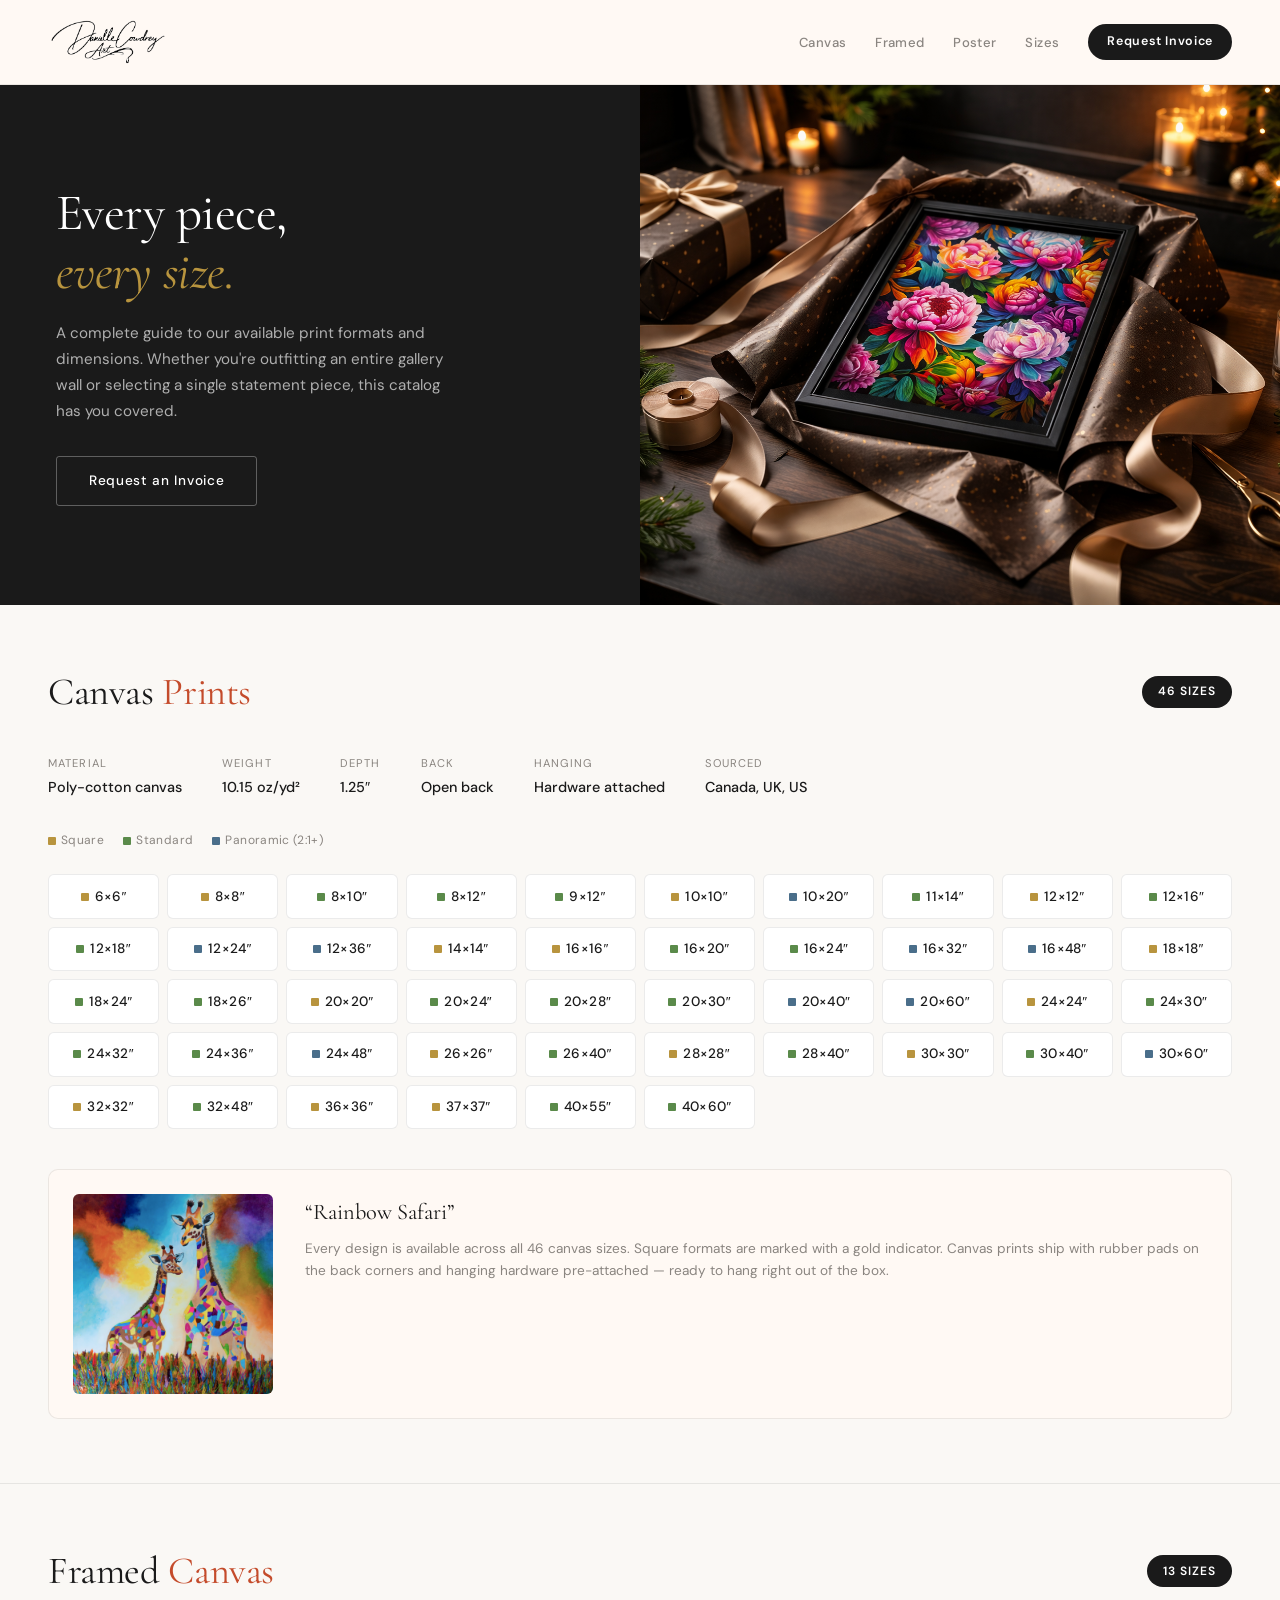
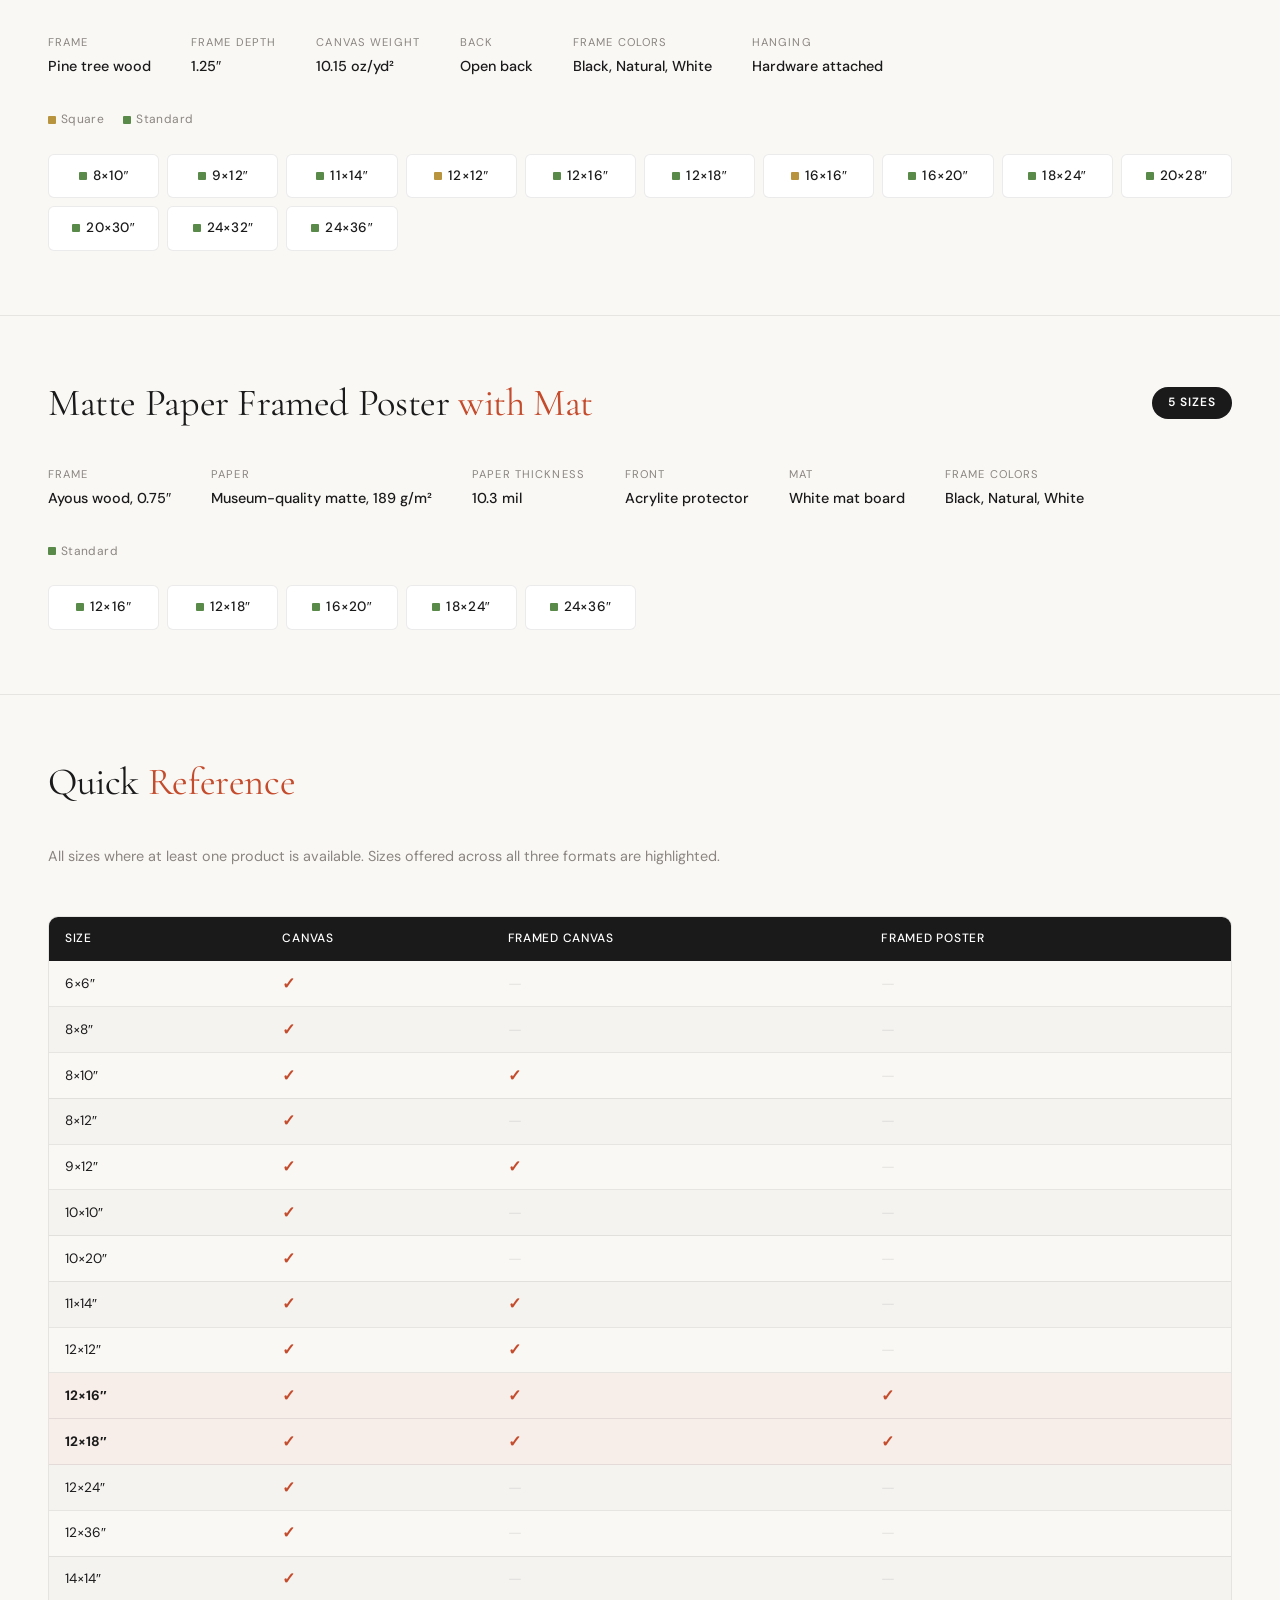
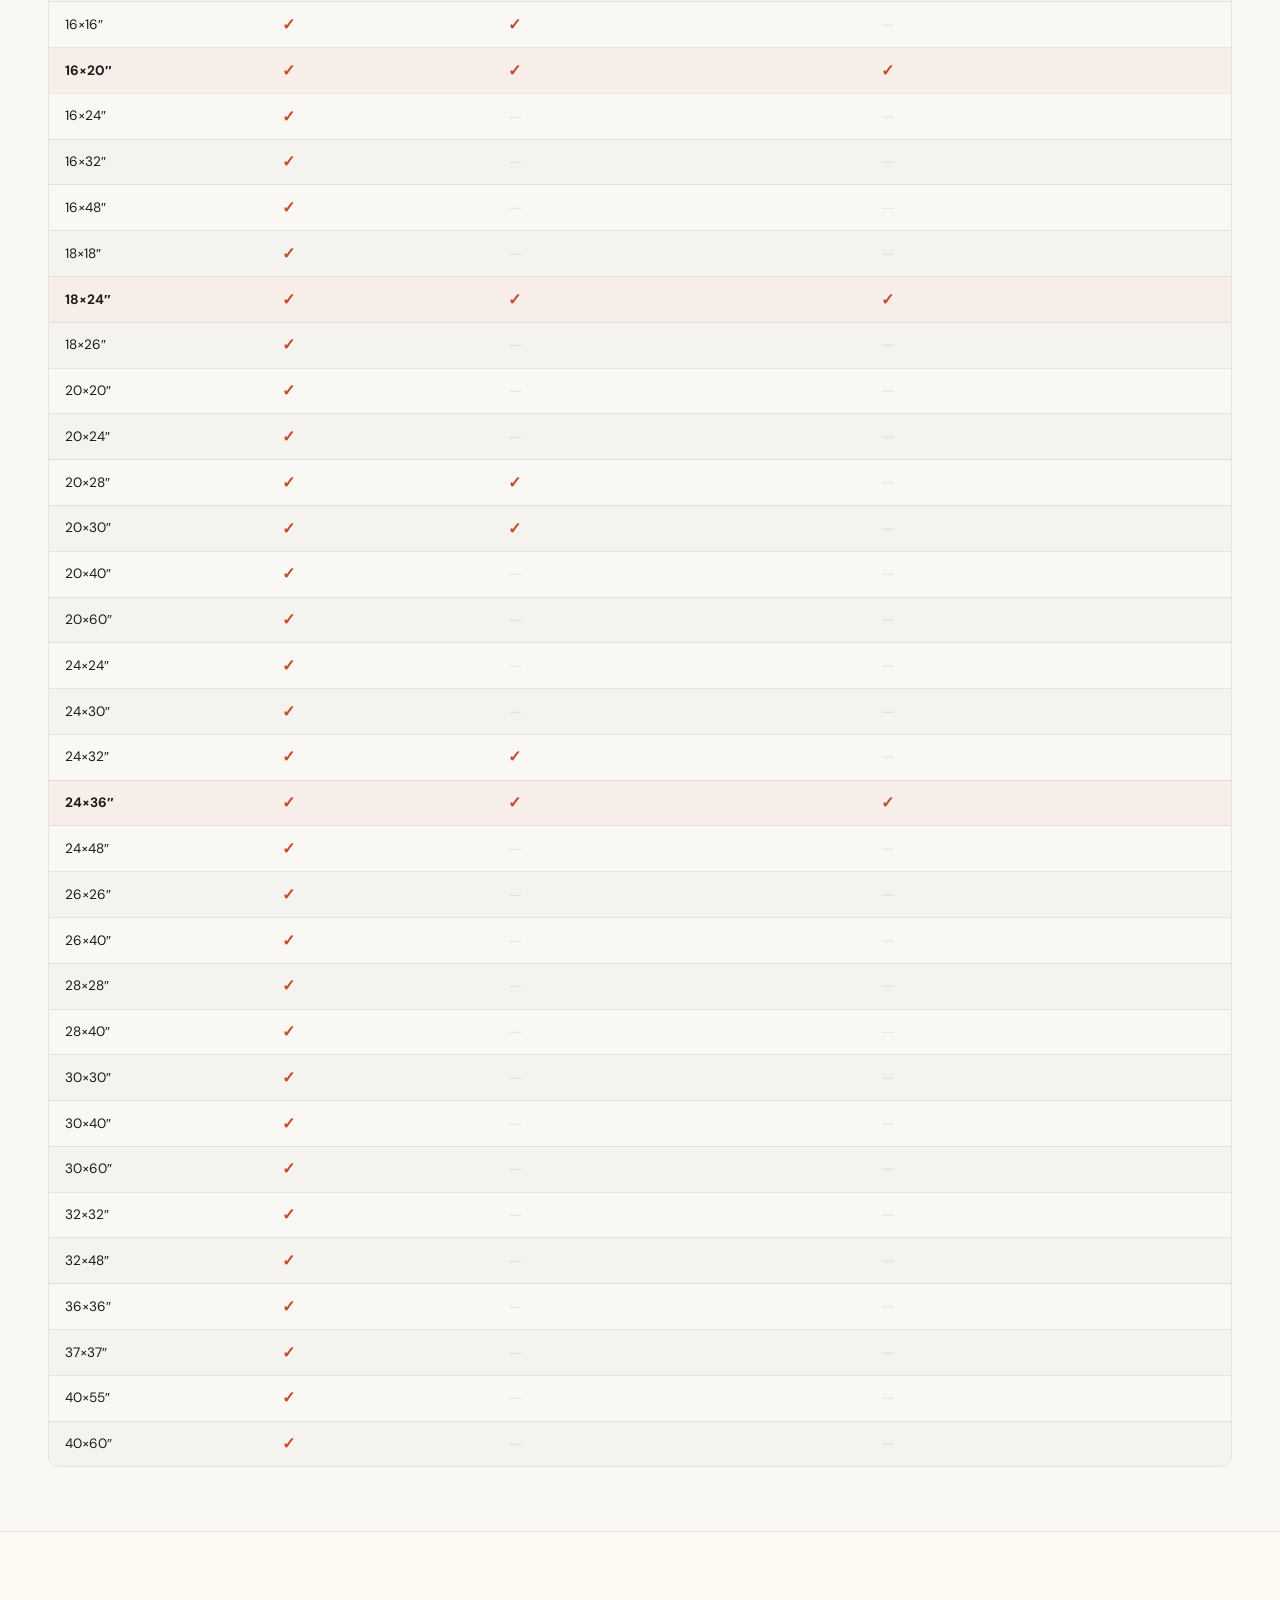
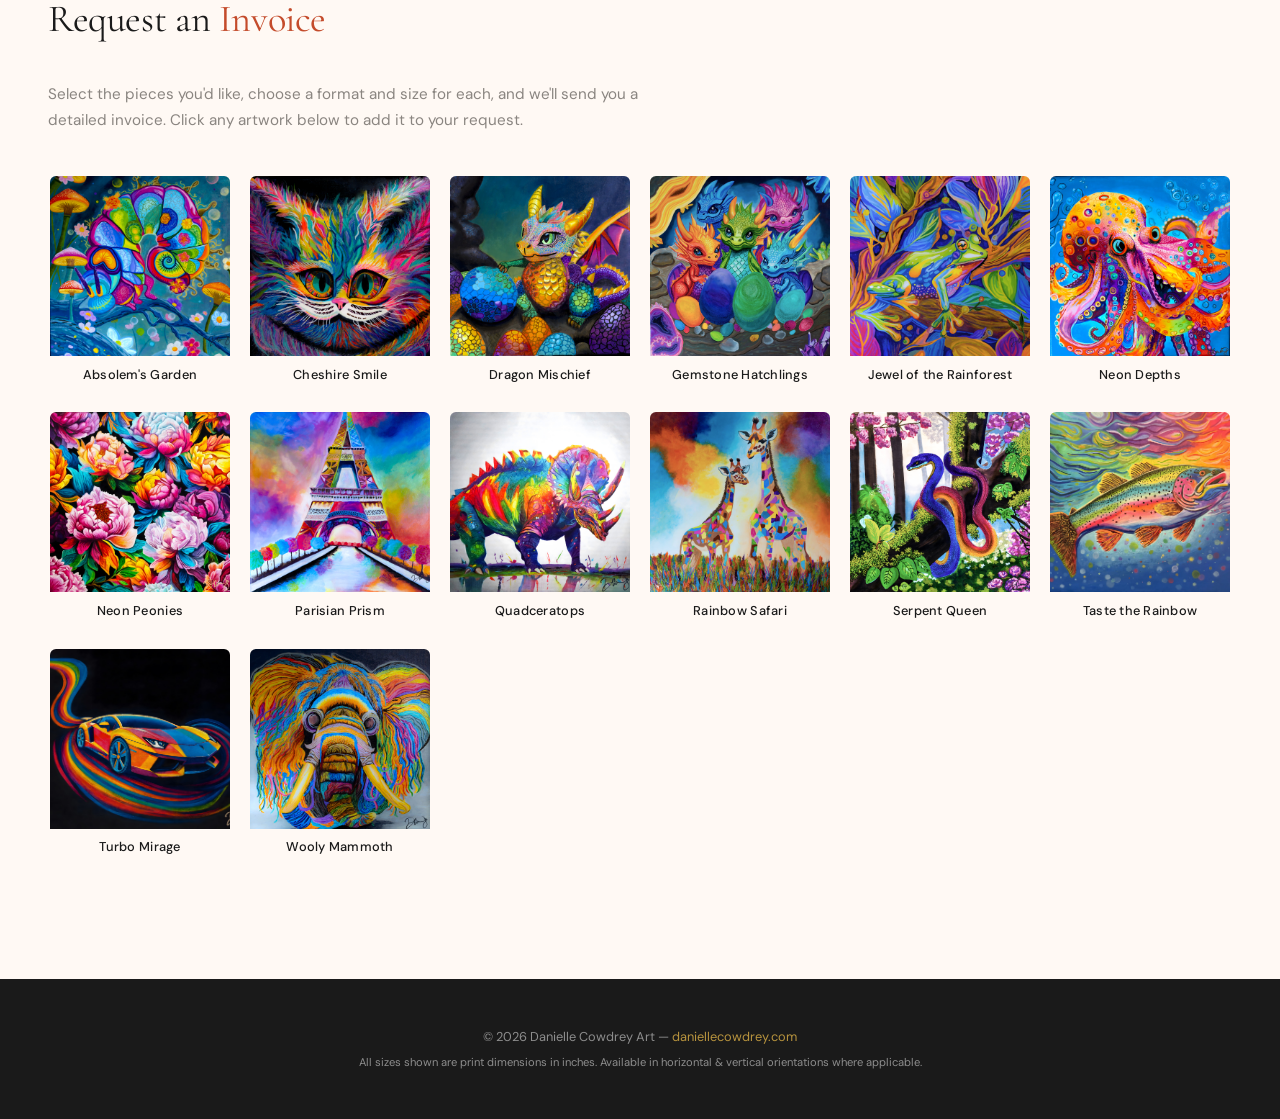
==== static/index.html @ 49452a7a "Initial commit: gallery catalog with invoice request system Dockerized FastAPI app serving the Danie" ====
<!DOCTYPE html>
<html lang="en">
<head>
<meta charset="UTF-8">
<meta name="viewport" content="width=device-width, initial-scale=1.0">
<title>Danielle Cowdrey Art — Product Catalog</title>
<link rel="preconnect" href="https://fonts.googleapis.com">
<link href="https://fonts.googleapis.com/css2?family=Cormorant+Garamond:ital,wght@0,400;0,600;1,400&family=DM+Sans:wght@400;500;600&display=swap" rel="stylesheet">
<link rel="stylesheet" href="/static/css/catalog.css">
</head>
<body>

<header class="header">
  <img src="/static/logo.png" alt="Danielle Cowdrey Art">
  <nav class="header-nav">
    <a href="#canvas">Canvas</a>
    <a href="#framed-canvas">Framed</a>
    <a href="#framed-poster">Poster</a>
    <a href="#quickref">Sizes</a>
    <a href="#request" class="nav-cta">Request Invoice</a>
  </nav>
</header>

<section class="hero">
  <div class="hero-text">
    <h1>Every piece,<br><em>every size.</em></h1>
    <p>A complete guide to our available print formats and dimensions. Whether you're outfitting an entire gallery wall or selecting a single statement piece, this catalog has you covered.</p>
    <a href="#request" class="hero-btn">Request an Invoice</a>
  </div>
  <div class="hero-img">
    <img src="/static/hero.png" alt="Danielle Cowdrey framed art print">
  </div>
</section>

<!-- CANVAS -->
<section class="catalog-section" id="canvas">
  <div class="section-header">
    <h2>Canvas <span>Prints</span></h2>
    <span class="badge">46 sizes</span>
  </div>

  <dl class="product-meta">
    <div><dt>Material</dt><dd>Poly-cotton canvas</dd></div>
    <div><dt>Weight</dt><dd>10.15 oz/yd&sup2;</dd></div>
    <div><dt>Depth</dt><dd>1.25&Prime;</dd></div>
    <div><dt>Back</dt><dd>Open back</dd></div>
    <div><dt>Hanging</dt><dd>Hardware attached</dd></div>
    <div><dt>Sourced</dt><dd>Canada, UK, US</dd></div>
  </dl>

  <div class="orient-row">
    <div class="orient-dot square"><span></span> Square</div>
    <div class="orient-dot standard"><span></span> Standard</div>
    <div class="orient-dot pano"><span></span> Panoramic (2:1+)</div>
  </div>

  <div class="size-grid">
    <div class="size-chip square">6&times;6&Prime;</div>
    <div class="size-chip square">8&times;8&Prime;</div>
    <div class="size-chip standard">8&times;10&Prime;</div>
    <div class="size-chip standard">8&times;12&Prime;</div>
    <div class="size-chip standard">9&times;12&Prime;</div>
    <div class="size-chip square">10&times;10&Prime;</div>
    <div class="size-chip pano">10&times;20&Prime;</div>
    <div class="size-chip standard">11&times;14&Prime;</div>
    <div class="size-chip square">12&times;12&Prime;</div>
    <div class="size-chip standard">12&times;16&Prime;</div>
    <div class="size-chip standard">12&times;18&Prime;</div>
    <div class="size-chip pano">12&times;24&Prime;</div>
    <div class="size-chip pano">12&times;36&Prime;</div>
    <div class="size-chip square">14&times;14&Prime;</div>
    <div class="size-chip square">16&times;16&Prime;</div>
    <div class="size-chip standard">16&times;20&Prime;</div>
    <div class="size-chip standard">16&times;24&Prime;</div>
    <div class="size-chip pano">16&times;32&Prime;</div>
    <div class="size-chip pano">16&times;48&Prime;</div>
    <div class="size-chip square">18&times;18&Prime;</div>
    <div class="size-chip standard">18&times;24&Prime;</div>
    <div class="size-chip standard">18&times;26&Prime;</div>
    <div class="size-chip square">20&times;20&Prime;</div>
    <div class="size-chip standard">20&times;24&Prime;</div>
    <div class="size-chip standard">20&times;28&Prime;</div>
    <div class="size-chip standard">20&times;30&Prime;</div>
    <div class="size-chip pano">20&times;40&Prime;</div>
    <div class="size-chip pano">20&times;60&Prime;</div>
    <div class="size-chip square">24&times;24&Prime;</div>
    <div class="size-chip standard">24&times;30&Prime;</div>
    <div class="size-chip standard">24&times;32&Prime;</div>
    <div class="size-chip standard">24&times;36&Prime;</div>
    <div class="size-chip pano">24&times;48&Prime;</div>
    <div class="size-chip square">26&times;26&Prime;</div>
    <div class="size-chip standard">26&times;40&Prime;</div>
    <div class="size-chip square">28&times;28&Prime;</div>
    <div class="size-chip standard">28&times;40&Prime;</div>
    <div class="size-chip square">30&times;30&Prime;</div>
    <div class="size-chip standard">30&times;40&Prime;</div>
    <div class="size-chip pano">30&times;60&Prime;</div>
    <div class="size-chip square">32&times;32&Prime;</div>
    <div class="size-chip standard">32&times;48&Prime;</div>
    <div class="size-chip square">36&times;36&Prime;</div>
    <div class="size-chip square">37&times;37&Prime;</div>
    <div class="size-chip standard">40&times;55&Prime;</div>
    <div class="size-chip standard">40&times;60&Prime;</div>
  </div>

  <div class="art-row">
    <img src="/static/art.jpg" alt="Rainbow Safari by Danielle Cowdrey">
    <div class="art-row-text">
      <h3>&ldquo;Rainbow Safari&rdquo;</h3>
      <p>Every design is available across all 46 canvas sizes. Square formats are marked with a gold indicator. Canvas prints ship with rubber pads on the back corners and hanging hardware pre-attached &mdash; ready to hang right out of the box.</p>
    </div>
  </div>
</section>

<!-- FRAMED CANVAS -->
<section class="catalog-section" id="framed-canvas">
  <div class="section-header">
    <h2>Framed <span>Canvas</span></h2>
    <span class="badge">13 sizes</span>
  </div>

  <dl class="product-meta">
    <div><dt>Frame</dt><dd>Pine tree wood</dd></div>
    <div><dt>Frame depth</dt><dd>1.25&Prime;</dd></div>
    <div><dt>Canvas weight</dt><dd>10.15 oz/yd&sup2;</dd></div>
    <div><dt>Back</dt><dd>Open back</dd></div>
    <div><dt>Frame colors</dt><dd>Black, Natural, White</dd></div>
    <div><dt>Hanging</dt><dd>Hardware attached</dd></div>
  </dl>

  <div class="orient-row">
    <div class="orient-dot square"><span></span> Square</div>
    <div class="orient-dot standard"><span></span> Standard</div>
  </div>

  <div class="size-grid">
    <div class="size-chip standard">8&times;10&Prime;</div>
    <div class="size-chip standard">9&times;12&Prime;</div>
    <div class="size-chip standard">11&times;14&Prime;</div>
    <div class="size-chip square">12&times;12&Prime;</div>
    <div class="size-chip standard">12&times;16&Prime;</div>
    <div class="size-chip standard">12&times;18&Prime;</div>
    <div class="size-chip square">16&times;16&Prime;</div>
    <div class="size-chip standard">16&times;20&Prime;</div>
    <div class="size-chip standard">18&times;24&Prime;</div>
    <div class="size-chip standard">20&times;28&Prime;</div>
    <div class="size-chip standard">20&times;30&Prime;</div>
    <div class="size-chip standard">24&times;32&Prime;</div>
    <div class="size-chip standard">24&times;36&Prime;</div>
  </div>
</section>

<!-- FRAMED POSTER -->
<section class="catalog-section" id="framed-poster">
  <div class="section-header">
    <h2>Matte Paper Framed Poster <span>with Mat</span></h2>
    <span class="badge">5 sizes</span>
  </div>

  <dl class="product-meta">
    <div><dt>Frame</dt><dd>Ayous wood, 0.75&Prime;</dd></div>
    <div><dt>Paper</dt><dd>Museum-quality matte, 189 g/m&sup2;</dd></div>
    <div><dt>Paper thickness</dt><dd>10.3 mil</dd></div>
    <div><dt>Front</dt><dd>Acrylite protector</dd></div>
    <div><dt>Mat</dt><dd>White mat board</dd></div>
    <div><dt>Frame colors</dt><dd>Black, Natural, White</dd></div>
  </dl>

  <div class="orient-row">
    <div class="orient-dot standard"><span></span> Standard</div>
  </div>

  <div class="size-grid">
    <div class="size-chip standard">12&times;16&Prime;</div>
    <div class="size-chip standard">12&times;18&Prime;</div>
    <div class="size-chip standard">16&times;20&Prime;</div>
    <div class="size-chip standard">18&times;24&Prime;</div>
    <div class="size-chip standard">24&times;36&Prime;</div>
  </div>
</section>

<!-- QUICK REFERENCE -->
<section class="catalog-section" id="quickref">
  <div class="section-header">
    <h2>Quick <span>Reference</span></h2>
  </div>
  <p style="font-size:.9rem;color:var(--muted);margin-bottom:1.5rem;">All sizes where at least one product is available. Sizes offered across all three formats are highlighted.</p>

  <div class="quickref">
    <table>
      <thead>
        <tr><th>Size</th><th>Canvas</th><th>Framed Canvas</th><th>Framed Poster</th></tr>
      </thead>
      <tbody>
        <tr><td>6&times;6&Prime;</td><td class="check">&check;</td><td class="dash">&mdash;</td><td class="dash">&mdash;</td></tr>
        <tr><td>8&times;8&Prime;</td><td class="check">&check;</td><td class="dash">&mdash;</td><td class="dash">&mdash;</td></tr>
        <tr><td>8&times;10&Prime;</td><td class="check">&check;</td><td class="check">&check;</td><td class="dash">&mdash;</td></tr>
        <tr><td>8&times;12&Prime;</td><td class="check">&check;</td><td class="dash">&mdash;</td><td class="dash">&mdash;</td></tr>
        <tr><td>9&times;12&Prime;</td><td class="check">&check;</td><td class="check">&check;</td><td class="dash">&mdash;</td></tr>
        <tr><td>10&times;10&Prime;</td><td class="check">&check;</td><td class="dash">&mdash;</td><td class="dash">&mdash;</td></tr>
        <tr><td>10&times;20&Prime;</td><td class="check">&check;</td><td class="dash">&mdash;</td><td class="dash">&mdash;</td></tr>
        <tr><td>11&times;14&Prime;</td><td class="check">&check;</td><td class="check">&check;</td><td class="dash">&mdash;</td></tr>
        <tr><td>12&times;12&Prime;</td><td class="check">&check;</td><td class="check">&check;</td><td class="dash">&mdash;</td></tr>
        <tr style="background:rgba(196,75,43,.06)"><td><strong>12&times;16&Prime;</strong></td><td class="check">&check;</td><td class="check">&check;</td><td class="check">&check;</td></tr>
        <tr style="background:rgba(196,75,43,.06)"><td><strong>12&times;18&Prime;</strong></td><td class="check">&check;</td><td class="check">&check;</td><td class="check">&check;</td></tr>
        <tr><td>12&times;24&Prime;</td><td class="check">&check;</td><td class="dash">&mdash;</td><td class="dash">&mdash;</td></tr>
        <tr><td>12&times;36&Prime;</td><td class="check">&check;</td><td class="dash">&mdash;</td><td class="dash">&mdash;</td></tr>
        <tr><td>14&times;14&Prime;</td><td class="check">&check;</td><td class="dash">&mdash;</td><td class="dash">&mdash;</td></tr>
        <tr><td>16&times;16&Prime;</td><td class="check">&check;</td><td class="check">&check;</td><td class="dash">&mdash;</td></tr>
        <tr style="background:rgba(196,75,43,.06)"><td><strong>16&times;20&Prime;</strong></td><td class="check">&check;</td><td class="check">&check;</td><td class="check">&check;</td></tr>
        <tr><td>16&times;24&Prime;</td><td class="check">&check;</td><td class="dash">&mdash;</td><td class="dash">&mdash;</td></tr>
        <tr><td>16&times;32&Prime;</td><td class="check">&check;</td><td class="dash">&mdash;</td><td class="dash">&mdash;</td></tr>
        <tr><td>16&times;48&Prime;</td><td class="check">&check;</td><td class="dash">&mdash;</td><td class="dash">&mdash;</td></tr>
        <tr><td>18&times;18&Prime;</td><td class="check">&check;</td><td class="dash">&mdash;</td><td class="dash">&mdash;</td></tr>
        <tr style="background:rgba(196,75,43,.06)"><td><strong>18&times;24&Prime;</strong></td><td class="check">&check;</td><td class="check">&check;</td><td class="check">&check;</td></tr>
        <tr><td>18&times;26&Prime;</td><td class="check">&check;</td><td class="dash">&mdash;</td><td class="dash">&mdash;</td></tr>
        <tr><td>20&times;20&Prime;</td><td class="check">&check;</td><td class="dash">&mdash;</td><td class="dash">&mdash;</td></tr>
        <tr><td>20&times;24&Prime;</td><td class="check">&check;</td><td class="dash">&mdash;</td><td class="dash">&mdash;</td></tr>
        <tr><td>20&times;28&Prime;</td><td class="check">&check;</td><td class="check">&check;</td><td class="dash">&mdash;</td></tr>
        <tr><td>20&times;30&Prime;</td><td class="check">&check;</td><td class="check">&check;</td><td class="dash">&mdash;</td></tr>
        <tr><td>20&times;40&Prime;</td><td class="check">&check;</td><td class="dash">&mdash;</td><td class="dash">&mdash;</td></tr>
        <tr><td>20&times;60&Prime;</td><td class="check">&check;</td><td class="dash">&mdash;</td><td class="dash">&mdash;</td></tr>
        <tr><td>24&times;24&Prime;</td><td class="check">&check;</td><td class="dash">&mdash;</td><td class="dash">&mdash;</td></tr>
        <tr><td>24&times;30&Prime;</td><td class="check">&check;</td><td class="dash">&mdash;</td><td class="dash">&mdash;</td></tr>
        <tr><td>24&times;32&Prime;</td><td class="check">&check;</td><td class="check">&check;</td><td class="dash">&mdash;</td></tr>
        <tr style="background:rgba(196,75,43,.06)"><td><strong>24&times;36&Prime;</strong></td><td class="check">&check;</td><td class="check">&check;</td><td class="check">&check;</td></tr>
        <tr><td>24&times;48&Prime;</td><td class="check">&check;</td><td class="dash">&mdash;</td><td class="dash">&mdash;</td></tr>
        <tr><td>26&times;26&Prime;</td><td class="check">&check;</td><td class="dash">&mdash;</td><td class="dash">&mdash;</td></tr>
        <tr><td>26&times;40&Prime;</td><td class="check">&check;</td><td class="dash">&mdash;</td><td class="dash">&mdash;</td></tr>
        <tr><td>28&times;28&Prime;</td><td class="check">&check;</td><td class="dash">&mdash;</td><td class="dash">&mdash;</td></tr>
        <tr><td>28&times;40&Prime;</td><td class="check">&check;</td><td class="dash">&mdash;</td><td class="dash">&mdash;</td></tr>
        <tr><td>30&times;30&Prime;</td><td class="check">&check;</td><td class="dash">&mdash;</td><td class="dash">&mdash;</td></tr>
        <tr><td>30&times;40&Prime;</td><td class="check">&check;</td><td class="dash">&mdash;</td><td class="dash">&mdash;</td></tr>
        <tr><td>30&times;60&Prime;</td><td class="check">&check;</td><td class="dash">&mdash;</td><td class="dash">&mdash;</td></tr>
        <tr><td>32&times;32&Prime;</td><td class="check">&check;</td><td class="dash">&mdash;</td><td class="dash">&mdash;</td></tr>
        <tr><td>32&times;48&Prime;</td><td class="check">&check;</td><td class="dash">&mdash;</td><td class="dash">&mdash;</td></tr>
        <tr><td>36&times;36&Prime;</td><td class="check">&check;</td><td class="dash">&mdash;</td><td class="dash">&mdash;</td></tr>
        <tr><td>37&times;37&Prime;</td><td class="check">&check;</td><td class="dash">&mdash;</td><td class="dash">&mdash;</td></tr>
        <tr><td>40&times;55&Prime;</td><td class="check">&check;</td><td class="dash">&mdash;</td><td class="dash">&mdash;</td></tr>
        <tr><td>40&times;60&Prime;</td><td class="check">&check;</td><td class="dash">&mdash;</td><td class="dash">&mdash;</td></tr>
      </tbody>
    </table>
  </div>
</section>

<!-- REQUEST AN INVOICE -->
<section class="catalog-section request-section" id="request">
  <div class="section-header">
    <h2>Request an <span>Invoice</span></h2>
  </div>
  <p class="request-intro">Select the pieces you'd like, choose a format and size for each, and we'll send you a detailed invoice. Click any artwork below to add it to your request.</p>

  <!-- Art Selection Grid -->
  <div class="art-grid" id="artGrid">
    <button type="button" class="art-card" data-art="Absolem's Garden">
      <div class="art-card-img">
        <img src="/static/thumbnails/AbsolemsGardenWITHSIG-web.jpg" alt="Absolem's Garden" loading="lazy">
        <div class="art-card-check"><svg width="24" height="24" viewBox="0 0 24 24" fill="none" stroke="currentColor" stroke-width="3" stroke-linecap="round" stroke-linejoin="round"><polyline points="20 6 9 17 4 12"/></svg></div>
      </div>
      <span class="art-card-name">Absolem's Garden</span>
    </button>
    <button type="button" class="art-card" data-art="Cheshire Smile">
      <div class="art-card-img">
        <img src="/static/thumbnails/CheshireSmileWITHSIG-web.jpg" alt="Cheshire Smile" loading="lazy">
        <div class="art-card-check"><svg width="24" height="24" viewBox="0 0 24 24" fill="none" stroke="currentColor" stroke-width="3" stroke-linecap="round" stroke-linejoin="round"><polyline points="20 6 9 17 4 12"/></svg></div>
      </div>
      <span class="art-card-name">Cheshire Smile</span>
    </button>
    <button type="button" class="art-card" data-art="Dragon Mischief">
      <div class="art-card-img">
        <img src="/static/thumbnails/DragonMischiefWITHSIG-web.jpg" alt="Dragon Mischief" loading="lazy">
        <div class="art-card-check"><svg width="24" height="24" viewBox="0 0 24 24" fill="none" stroke="currentColor" stroke-width="3" stroke-linecap="round" stroke-linejoin="round"><polyline points="20 6 9 17 4 12"/></svg></div>
      </div>
      <span class="art-card-name">Dragon Mischief</span>
    </button>
    <button type="button" class="art-card" data-art="Gemstone Hatchlings">
      <div class="art-card-img">
        <img src="/static/thumbnails/GemstoneHatchlingsWITHSIG-web.jpg" alt="Gemstone Hatchlings" loading="lazy">
        <div class="art-card-check"><svg width="24" height="24" viewBox="0 0 24 24" fill="none" stroke="currentColor" stroke-width="3" stroke-linecap="round" stroke-linejoin="round"><polyline points="20 6 9 17 4 12"/></svg></div>
      </div>
      <span class="art-card-name">Gemstone Hatchlings</span>
    </button>
    <button type="button" class="art-card" data-art="Jewel of the Rainforest">
      <div class="art-card-img">
        <img src="/static/thumbnails/JeweloftheRainforestWITHSIG-web.jpg" alt="Jewel of the Rainforest" loading="lazy">
        <div class="art-card-check"><svg width="24" height="24" viewBox="0 0 24 24" fill="none" stroke="currentColor" stroke-width="3" stroke-linecap="round" stroke-linejoin="round"><polyline points="20 6 9 17 4 12"/></svg></div>
      </div>
      <span class="art-card-name">Jewel of the Rainforest</span>
    </button>
    <button type="button" class="art-card" data-art="Neon Depths">
      <div class="art-card-img">
        <img src="/static/thumbnails/NeonDepths-WithSIG-web.jpg" alt="Neon Depths" loading="lazy">
        <div class="art-card-check"><svg width="24" height="24" viewBox="0 0 24 24" fill="none" stroke="currentColor" stroke-width="3" stroke-linecap="round" stroke-linejoin="round"><polyline points="20 6 9 17 4 12"/></svg></div>
      </div>
      <span class="art-card-name">Neon Depths</span>
    </button>
    <button type="button" class="art-card" data-art="Neon Peonies">
      <div class="art-card-img">
        <img src="/static/thumbnails/NeonPeonies-WITHSIG-web.jpg" alt="Neon Peonies" loading="lazy">
        <div class="art-card-check"><svg width="24" height="24" viewBox="0 0 24 24" fill="none" stroke="currentColor" stroke-width="3" stroke-linecap="round" stroke-linejoin="round"><polyline points="20 6 9 17 4 12"/></svg></div>
      </div>
      <span class="art-card-name">Neon Peonies</span>
    </button>
    <button type="button" class="art-card" data-art="Parisian Prism">
      <div class="art-card-img">
        <img src="/static/thumbnails/ParisianPrismWITHSIG-web.jpg" alt="Parisian Prism" loading="lazy">
        <div class="art-card-check"><svg width="24" height="24" viewBox="0 0 24 24" fill="none" stroke="currentColor" stroke-width="3" stroke-linecap="round" stroke-linejoin="round"><polyline points="20 6 9 17 4 12"/></svg></div>
      </div>
      <span class="art-card-name">Parisian Prism</span>
    </button>
    <button type="button" class="art-card" data-art="Quadceratops">
      <div class="art-card-img">
        <img src="/static/thumbnails/Quadceratops-WITHSIG-web.jpg" alt="Quadceratops" loading="lazy">
        <div class="art-card-check"><svg width="24" height="24" viewBox="0 0 24 24" fill="none" stroke="currentColor" stroke-width="3" stroke-linecap="round" stroke-linejoin="round"><polyline points="20 6 9 17 4 12"/></svg></div>
      </div>
      <span class="art-card-name">Quadceratops</span>
    </button>
    <button type="button" class="art-card" data-art="Rainbow Safari">
      <div class="art-card-img">
        <img src="/static/thumbnails/RainbowSafariWITHSIG-web.jpg" alt="Rainbow Safari" loading="lazy">
        <div class="art-card-check"><svg width="24" height="24" viewBox="0 0 24 24" fill="none" stroke="currentColor" stroke-width="3" stroke-linecap="round" stroke-linejoin="round"><polyline points="20 6 9 17 4 12"/></svg></div>
      </div>
      <span class="art-card-name">Rainbow Safari</span>
    </button>
    <button type="button" class="art-card" data-art="Serpent Queen">
      <div class="art-card-img">
        <img src="/static/thumbnails/SerpentQueen-WITHSIG-web.jpg" alt="Serpent Queen" loading="lazy">
        <div class="art-card-check"><svg width="24" height="24" viewBox="0 0 24 24" fill="none" stroke="currentColor" stroke-width="3" stroke-linecap="round" stroke-linejoin="round"><polyline points="20 6 9 17 4 12"/></svg></div>
      </div>
      <span class="art-card-name">Serpent Queen</span>
    </button>
    <button type="button" class="art-card" data-art="Taste the Rainbow">
      <div class="art-card-img">
        <img src="/static/thumbnails/Taste-the-RainbowWITHSIG-web.jpg" alt="Taste the Rainbow" loading="lazy">
        <div class="art-card-check"><svg width="24" height="24" viewBox="0 0 24 24" fill="none" stroke="currentColor" stroke-width="3" stroke-linecap="round" stroke-linejoin="round"><polyline points="20 6 9 17 4 12"/></svg></div>
      </div>
      <span class="art-card-name">Taste the Rainbow</span>
    </button>
    <button type="button" class="art-card" data-art="Turbo Mirage">
      <div class="art-card-img">
        <img src="/static/thumbnails/TurboMirage-withSig-web.jpg" alt="Turbo Mirage" loading="lazy">
        <div class="art-card-check"><svg width="24" height="24" viewBox="0 0 24 24" fill="none" stroke="currentColor" stroke-width="3" stroke-linecap="round" stroke-linejoin="round"><polyline points="20 6 9 17 4 12"/></svg></div>
      </div>
      <span class="art-card-name">Turbo Mirage</span>
    </button>
    <button type="button" class="art-card" data-art="Wooly Mammoth">
      <div class="art-card-img">
        <img src="/static/thumbnails/WoolyMammoth-WITHSIG-web.jpg" alt="Wooly Mammoth" loading="lazy">
        <div class="art-card-check"><svg width="24" height="24" viewBox="0 0 24 24" fill="none" stroke="currentColor" stroke-width="3" stroke-linecap="round" stroke-linejoin="round"><polyline points="20 6 9 17 4 12"/></svg></div>
      </div>
      <span class="art-card-name">Wooly Mammoth</span>
    </button>
  </div>

  <!-- Line Items (populated by JS) -->
  <div class="line-items-wrapper" id="lineItemsWrapper" hidden>
    <h3 class="line-items-heading">Your Selections</h3>
    <div class="line-items" id="lineItems"></div>
    <button type="button" class="add-variant-btn" id="addVariantBtn">+ Add another line item</button>
  </div>

  <!-- Contact Form -->
  <form class="request-form" id="requestForm" hidden>
    <h3 class="form-heading">Your Details</h3>
    <div class="form-grid">
      <div class="form-field">
        <label for="reqName">Full Name <abbr title="required">*</abbr></label>
        <input type="text" id="reqName" name="name" required autocomplete="name" maxlength="200">
      </div>
      <div class="form-field">
        <label for="reqEmail">Email Address <abbr title="required">*</abbr></label>
        <input type="email" id="reqEmail" name="email" required autocomplete="email" maxlength="200">
      </div>
      <div class="form-field">
        <label for="reqPhone">Phone <span class="optional">(optional)</span></label>
        <input type="tel" id="reqPhone" name="phone" autocomplete="tel" maxlength="30">
      </div>
      <div class="form-field">
        <label for="reqCompany">Company / Organization <span class="optional">(optional)</span></label>
        <input type="text" id="reqCompany" name="company" autocomplete="organization" maxlength="200">
      </div>
      <div class="form-field full-width">
        <label for="reqNotes">Additional Notes <span class="optional">(optional)</span></label>
        <textarea id="reqNotes" name="notes" rows="3" maxlength="2000" placeholder="Special requirements, preferred delivery timeline, etc."></textarea>
      </div>
    </div>
    <button type="submit" class="submit-btn" id="submitBtn">
      <span class="submit-text">Submit Invoice Request</span>
      <span class="submit-loading" hidden>Submitting&hellip;</span>
    </button>
  </form>

  <!-- Success message -->
  <div class="request-success" id="requestSuccess" hidden>
    <div class="success-icon">
      <svg width="48" height="48" viewBox="0 0 24 24" fill="none" stroke="currentColor" stroke-width="2" stroke-linecap="round" stroke-linejoin="round"><circle cx="12" cy="12" r="10"/><polyline points="16 9 10.5 14.5 8 12"/></svg>
    </div>
    <h3>Request Received</h3>
    <p>Thank you! We'll review your selections and send an invoice to the email address you provided. Most invoices are sent within 1&ndash;2 business days.</p>
    <button type="button" class="reset-btn" id="resetBtn">Submit Another Request</button>
  </div>
</section>

<footer class="footer">
  <p>&copy; 2026 Danielle Cowdrey Art &mdash; <a href="https://daniellecowdrey.com">daniellecowdrey.com</a></p>
  <p style="margin-top:.4rem;font-size:.7rem;">All sizes shown are print dimensions in inches. Available in horizontal &amp; vertical orientations where applicable.</p>
</footer>

<script src="/static/js/catalog.js"></script>
</body>
</html>
---- static/css/catalog.css ----
*,*::before,*::after{margin:0;padding:0;box-sizing:border-box}
:root{
  --ink:#1a1a1a;
  --cream:#faf8f5;
  --warm-white:#fff9f4;
  --muted:#8a8580;
  --accent:#c44b2b;
  --gold:#b8943e;
  --border:rgba(0,0,0,.08);
  --serif:'Cormorant Garamond',Georgia,serif;
  --sans:'DM Sans','Helvetica Neue',sans-serif;
  --radius:8px;
  --shadow-sm:0 1px 3px rgba(0,0,0,.06);
  --shadow-md:0 4px 12px rgba(0,0,0,.08);
  --shadow-lg:0 8px 24px rgba(0,0,0,.12);
}
html{font-size:16px;scroll-behavior:smooth}
body{font-family:var(--sans);color:var(--ink);background:var(--cream);line-height:1.6;-webkit-font-smoothing:antialiased}

/* HEADER */
.header{
  display:flex;align-items:center;justify-content:space-between;
  padding:1.25rem 3rem;border-bottom:1px solid var(--border);
  background:var(--warm-white);position:sticky;top:0;z-index:100;
  backdrop-filter:blur(12px);
}
.header img{height:44px;width:auto}
.header-nav{display:flex;align-items:center;gap:1.8rem}
.header-nav a{
  font-size:.82rem;font-weight:500;letter-spacing:.03em;
  color:var(--muted);text-decoration:none;
  transition:color .15s ease;
}
.header-nav a:hover{color:var(--ink)}
.header-nav .nav-cta{
  background:var(--ink);color:#fff;
  padding:.5rem 1.2rem;border-radius:2rem;
  font-size:.78rem;letter-spacing:.05em;font-weight:600;
  transition:background .15s ease;
}
.header-nav .nav-cta:hover{background:var(--accent)}

/* HERO */
.hero{
  display:grid;grid-template-columns:1fr 1fr;min-height:520px;
  overflow:hidden;
}
.hero-text{
  display:flex;flex-direction:column;justify-content:center;
  padding:4rem 3.5rem;background:var(--ink);color:#fff;
}
.hero-text h1{
  font-family:var(--serif);font-size:3.2rem;font-weight:400;
  line-height:1.15;margin-bottom:1.2rem;letter-spacing:-.01em;
}
.hero-text h1 em{font-style:italic;color:var(--gold)}
.hero-text p{font-size:.95rem;color:rgba(255,255,255,.65);max-width:400px;line-height:1.7;margin-bottom:2rem}
.hero-btn{
  display:inline-block;width:fit-content;
  padding:.8rem 2rem;border:1px solid rgba(255,255,255,.3);
  color:#fff;text-decoration:none;font-size:.85rem;font-weight:500;
  letter-spacing:.05em;border-radius:3px;
  transition:all .2s ease;
}
.hero-btn:hover{background:rgba(255,255,255,.1);border-color:rgba(255,255,255,.5)}
.hero-img{position:relative;overflow:hidden}
.hero-img img{width:100%;height:100%;object-fit:cover;display:block}

/* SECTION */
.catalog-section{padding:4rem 3rem}
.catalog-section + .catalog-section{border-top:1px solid var(--border)}

.section-header{
  display:grid;grid-template-columns:1fr auto;align-items:end;
  margin-bottom:2.5rem;gap:1rem;
}
.section-header h2{
  font-family:var(--serif);font-size:2.4rem;font-weight:400;
  line-height:1.2;letter-spacing:-.01em;
}
.section-header h2 span{color:var(--accent)}
.section-header .badge{
  font-size:.75rem;font-weight:600;letter-spacing:.08em;text-transform:uppercase;
  background:var(--ink);color:#fff;padding:.4rem 1rem;border-radius:2rem;
  white-space:nowrap;align-self:center;
}

.product-meta{
  display:flex;gap:2.5rem;margin-bottom:2rem;flex-wrap:wrap;
}
.product-meta dt{font-size:.7rem;text-transform:uppercase;letter-spacing:.1em;color:var(--muted);margin-bottom:.2rem}
.product-meta dd{font-size:.9rem;font-weight:500}

/* SIZE GRID */
.size-grid{
  display:grid;
  grid-template-columns:repeat(auto-fill,minmax(110px,1fr));
  gap:8px;
}
.size-chip{
  display:flex;align-items:center;justify-content:center;
  padding:.65rem .5rem;
  border:1px solid var(--border);
  border-radius:6px;
  font-size:.85rem;
  font-weight:500;
  letter-spacing:.02em;
  background:#fff;
  transition:all .15s ease;
  cursor:default;
}
.size-chip:hover{
  border-color:var(--accent);
  color:var(--accent);
  transform:translateY(-1px);
  box-shadow:0 2px 8px rgba(196,75,43,.1);
}
.size-chip::before{
  content:'';display:inline-block;width:8px;height:8px;
  border-radius:1px;margin-right:6px;flex-shrink:0;
}
.size-chip.square::before{background:var(--gold)}
.size-chip.standard::before{background:#5a8a4a}
.size-chip.pano::before{background:#4a6e8a}

/* ORIENTATION LEGEND */
.orient-row{
  display:flex;gap:1.2rem;margin-bottom:1.5rem;flex-wrap:wrap;align-items:center;
}
.orient-dot{
  display:flex;align-items:center;gap:5px;
  font-size:.75rem;color:var(--muted);letter-spacing:.03em;
}
.orient-dot span{display:inline-block;width:8px;height:8px;border-radius:1px}
.orient-dot.square span{background:var(--gold)}
.orient-dot.standard span{background:#5a8a4a}
.orient-dot.pano span{background:#4a6e8a}

/* ART PREVIEW */
.art-row{
  display:grid;grid-template-columns:200px 1fr;gap:2rem;
  align-items:start;margin-top:2.5rem;
  padding:1.5rem;background:var(--warm-white);border-radius:10px;
  border:1px solid var(--border);
}
.art-row img{width:100%;border-radius:6px;display:block}
.art-row-text h3{font-family:var(--serif);font-size:1.4rem;font-weight:400;margin-bottom:.5rem}
.art-row-text p{font-size:.85rem;color:var(--muted);line-height:1.6}

/* QUICK REF TABLE */
.quickref{
  margin-top:3rem;
  border:1px solid var(--border);border-radius:10px;overflow:hidden;
}
.quickref table{width:100%;border-collapse:collapse;font-size:.85rem}
.quickref thead{background:var(--ink);color:#fff}
.quickref th{padding:.8rem 1rem;text-align:left;font-weight:500;font-size:.75rem;letter-spacing:.06em;text-transform:uppercase}
.quickref td{padding:.6rem 1rem;border-bottom:1px solid var(--border)}
.quickref tr:last-child td{border-bottom:none}
.quickref tbody tr:nth-child(even){background:rgba(0,0,0,.02)}
.check{color:var(--accent);font-weight:700;font-size:1rem}
.dash{color:var(--border);font-size:1rem}

/* ===========================
   INVOICE REQUEST SECTION
   =========================== */
.request-section{
  background:var(--warm-white);
  border-top:2px solid var(--accent);
}
.request-intro{
  font-size:.95rem;color:var(--muted);
  max-width:600px;line-height:1.7;margin-bottom:2.5rem;
}

/* Art Selection Grid */
.art-grid{
  display:grid;
  grid-template-columns:repeat(auto-fill,minmax(160px,1fr));
  gap:1rem;
  margin-bottom:3rem;
}
.art-card{
  position:relative;
  background:none;border:2px solid transparent;
  border-radius:var(--radius);overflow:hidden;
  cursor:pointer;padding:0;
  transition:all .2s ease;
  text-align:center;
  font-family:inherit;
}
.art-card:hover{
  border-color:var(--border);
  transform:translateY(-2px);
  box-shadow:var(--shadow-md);
}
.art-card.selected{
  border-color:var(--accent);
  box-shadow:0 0 0 1px var(--accent),var(--shadow-md);
}
.art-card-img{
  position:relative;
  aspect-ratio:1;
  overflow:hidden;
  background:var(--cream);
}
.art-card-img img{
  width:100%;height:100%;object-fit:cover;
  display:block;
  transition:transform .3s ease;
}
.art-card:hover .art-card-img img{transform:scale(1.04)}
.art-card-check{
  position:absolute;top:8px;right:8px;
  width:32px;height:32px;
  background:var(--accent);color:#fff;
  border-radius:50%;
  display:flex;align-items:center;justify-content:center;
  opacity:0;transform:scale(.6);
  transition:all .2s ease;
}
.art-card.selected .art-card-check{opacity:1;transform:scale(1)}
.art-card-name{
  display:block;
  padding:.6rem .5rem;
  font-size:.8rem;font-weight:500;
  color:var(--ink);
  letter-spacing:.02em;
}
.art-card.selected .art-card-name{color:var(--accent);font-weight:600}

/* Line Items */
.line-items-wrapper{
  margin-bottom:3rem;
  animation:fadeSlideIn .3s ease;
}
.line-items-heading{
  font-family:var(--serif);font-size:1.5rem;font-weight:400;
  margin-bottom:1.5rem;
}
.line-items{
  display:flex;flex-direction:column;gap:.75rem;
}
.line-item{
  display:grid;
  grid-template-columns:48px 1fr 1fr 1fr 80px 40px;
  gap:.75rem;
  align-items:center;
  padding:1rem 1.25rem;
  background:#fff;
  border:1px solid var(--border);
  border-radius:var(--radius);
  animation:fadeSlideIn .25s ease;
}
.line-item-thumb{
  width:48px;height:48px;
  border-radius:4px;object-fit:cover;
}
.line-item-art{
  font-weight:500;font-size:.88rem;
}
.line-item select,
.line-item input[type="number"]{
  width:100%;
  padding:.5rem .6rem;
  border:1px solid var(--border);
  border-radius:5px;
  font-family:var(--sans);
  font-size:.84rem;
  background:#fff;
  color:var(--ink);
  transition:border-color .15s;
}
.line-item select:focus,
.line-item input[type="number"]:focus{
  outline:none;
  border-color:var(--accent);
  box-shadow:0 0 0 2px rgba(196,75,43,.1);
}
.line-item input[type="number"]{
  text-align:center;
  -moz-appearance:textfield;
}
.line-item input[type="number"]::-webkit-inner-spin-button{-webkit-appearance:none}
.line-item-remove{
  background:none;border:none;cursor:pointer;
  color:var(--muted);font-size:1.2rem;
  padding:4px;transition:color .15s;
  font-family:var(--sans);
  display:flex;align-items:center;justify-content:center;
}
.line-item-remove:hover{color:var(--accent)}

.add-variant-btn{
  margin-top:1rem;
  background:none;border:1px dashed var(--border);
  border-radius:var(--radius);
  padding:.7rem 1.5rem;
  font-family:var(--sans);font-size:.85rem;
  color:var(--muted);cursor:pointer;
  transition:all .15s;
}
.add-variant-btn:hover{
  border-color:var(--accent);color:var(--accent);
}

/* Contact Form */
.request-form{
  animation:fadeSlideIn .3s ease;
}
.form-heading{
  font-family:var(--serif);font-size:1.5rem;font-weight:400;
  margin-bottom:1.5rem;
}
.form-grid{
  display:grid;
  grid-template-columns:1fr 1fr;
  gap:1rem 1.5rem;
  margin-bottom:2rem;
}
.form-field{display:flex;flex-direction:column;gap:.35rem}
.form-field.full-width{grid-column:1/-1}
.form-field label{
  font-size:.78rem;font-weight:600;letter-spacing:.04em;
  text-transform:uppercase;color:var(--muted);
}
.form-field label abbr{text-decoration:none;color:var(--accent)}
.form-field .optional{
  font-weight:400;text-transform:none;letter-spacing:0;
  font-size:.75rem;
}
.form-field input,
.form-field textarea{
  padding:.7rem .9rem;
  border:1px solid var(--border);
  border-radius:5px;
  font-family:var(--sans);
  font-size:.9rem;
  color:var(--ink);
  background:#fff;
  transition:border-color .15s;
}
.form-field input:focus,
.form-field textarea:focus{
  outline:none;
  border-color:var(--accent);
  box-shadow:0 0 0 2px rgba(196,75,43,.1);
}
.form-field textarea{resize:vertical;min-height:80px}

.submit-btn{
  display:inline-flex;align-items:center;gap:.5rem;
  padding:.9rem 2.5rem;
  background:var(--ink);color:#fff;
  border:none;border-radius:3px;
  font-family:var(--sans);font-size:.9rem;font-weight:600;
  letter-spacing:.03em;cursor:pointer;
  transition:background .2s ease;
}
.submit-btn:hover{background:var(--accent)}
.submit-btn:disabled{opacity:.6;cursor:not-allowed}

/* Success State */
.request-success{
  text-align:center;
  padding:3rem 1rem;
  animation:fadeSlideIn .4s ease;
}
.success-icon{
  color:var(--accent);margin-bottom:1.5rem;
}
.request-success h3{
  font-family:var(--serif);font-size:1.8rem;font-weight:400;
  margin-bottom:.8rem;
}
.request-success p{
  font-size:.95rem;color:var(--muted);
  max-width:480px;margin:0 auto 2rem;line-height:1.7;
}
.reset-btn{
  padding:.7rem 1.8rem;
  background:none;border:1px solid var(--border);
  border-radius:3px;
  font-family:var(--sans);font-size:.85rem;font-weight:500;
  color:var(--ink);cursor:pointer;
  transition:all .15s;
}
.reset-btn:hover{border-color:var(--ink)}

/* FOOTER */
.footer{
  padding:3rem;background:var(--ink);color:rgba(255,255,255,.5);
  text-align:center;font-size:.8rem;
}
.footer a{color:var(--gold);text-decoration:none}

/* ANIMATIONS */
@keyframes fadeSlideIn{
  from{opacity:0;transform:translateY(10px)}
  to{opacity:1;transform:translateY(0)}
}

/* RESPONSIVE */
@media(max-width:900px){
  .art-grid{grid-template-columns:repeat(auto-fill,minmax(130px,1fr))}
  .line-item{
    grid-template-columns:40px 1fr 1fr;
    gap:.5rem;
  }
  .line-item-art{grid-column:2/-1}
}
@media(max-width:768px){
  .header{padding:1rem 1.5rem}
  .header-nav{gap:1rem}
  .header-nav a:not(.nav-cta){display:none}
  .hero{grid-template-columns:1fr}
  .hero-text{padding:2.5rem 1.5rem}
  .hero-text h1{font-size:2.2rem}
  .catalog-section{padding:2.5rem 1.5rem}
  .section-header h2{font-size:1.8rem}
  .art-row{grid-template-columns:1fr}
  .size-grid{grid-template-columns:repeat(auto-fill,minmax(90px,1fr))}
  .art-grid{grid-template-columns:repeat(auto-fill,minmax(120px,1fr));gap:.75rem}
  .form-grid{grid-template-columns:1fr}
  .line-item{
    grid-template-columns:40px 1fr 40px;
    gap:.5rem .75rem;
  }
  .line-item select,
  .line-item input[type="number"]{
    grid-column:1/-1;
  }
}
@media(max-width:500px){
  .art-grid{grid-template-columns:repeat(2,1fr)}
}
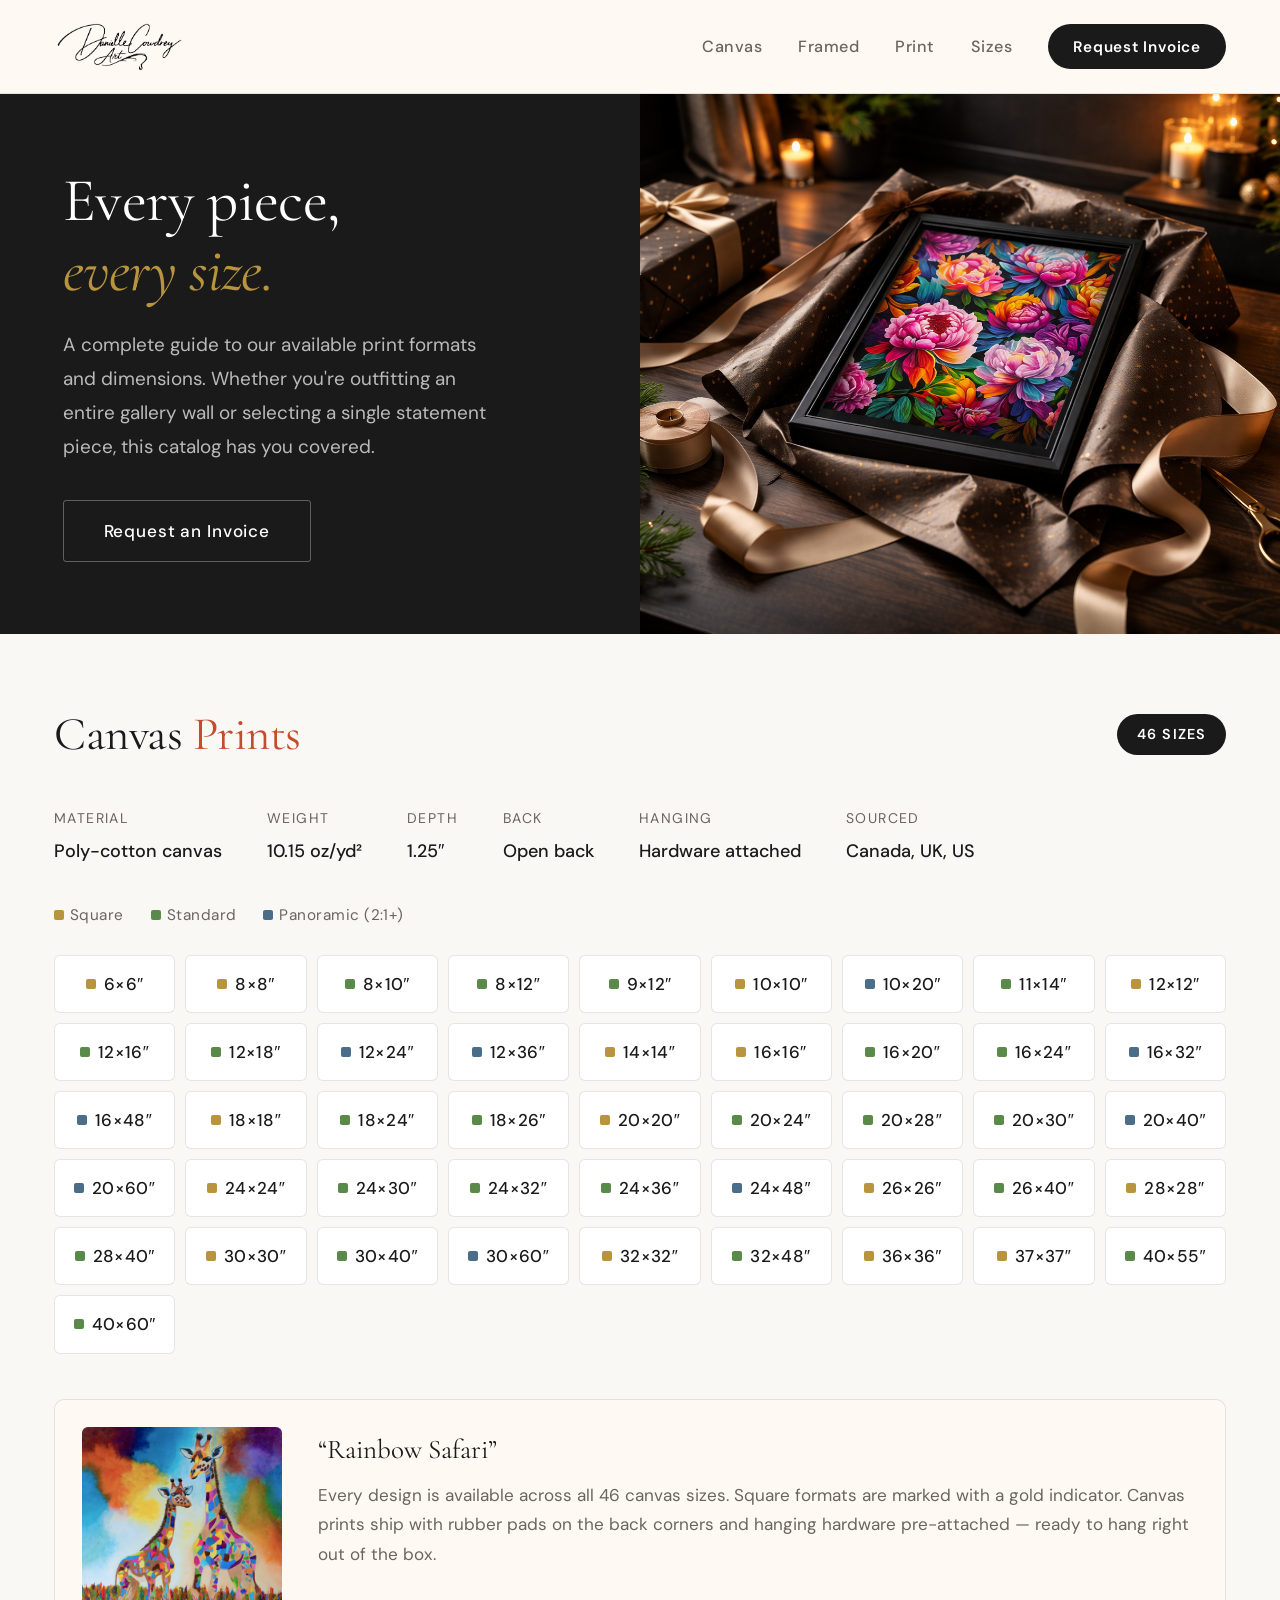
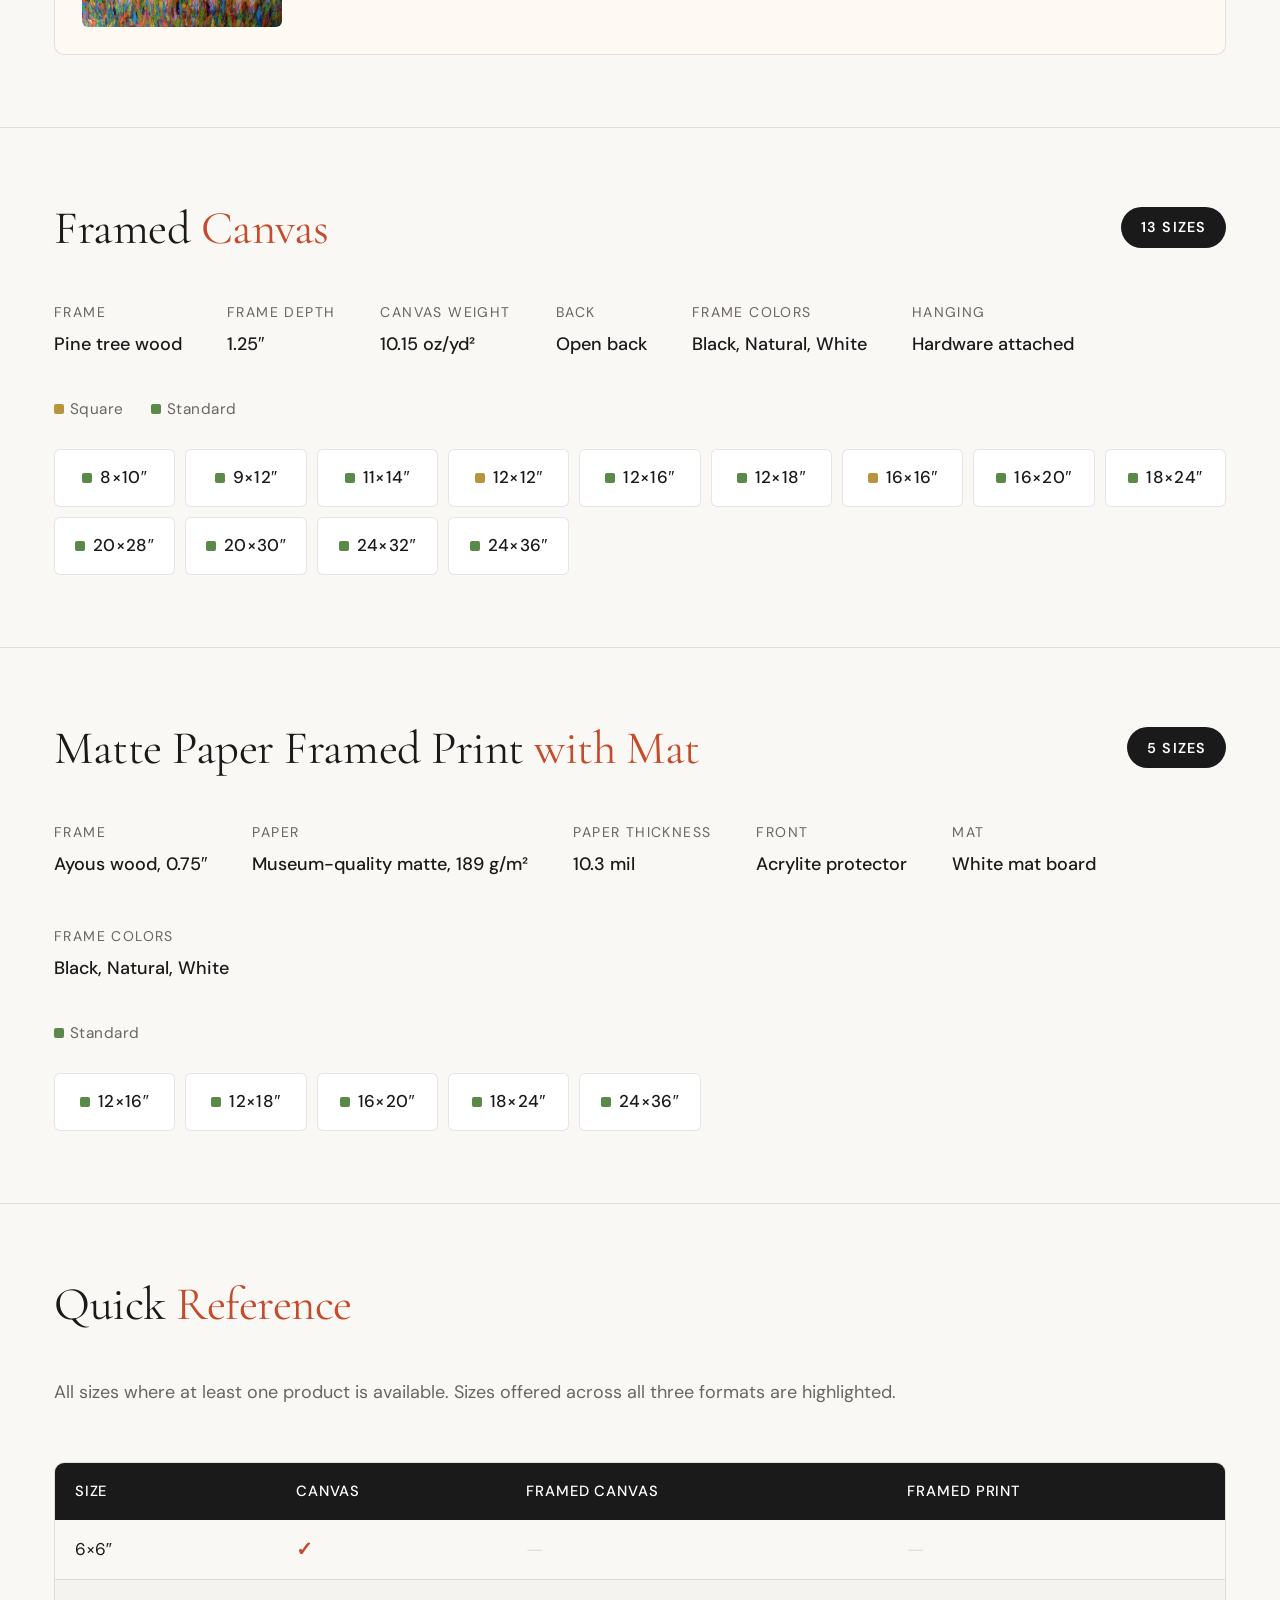
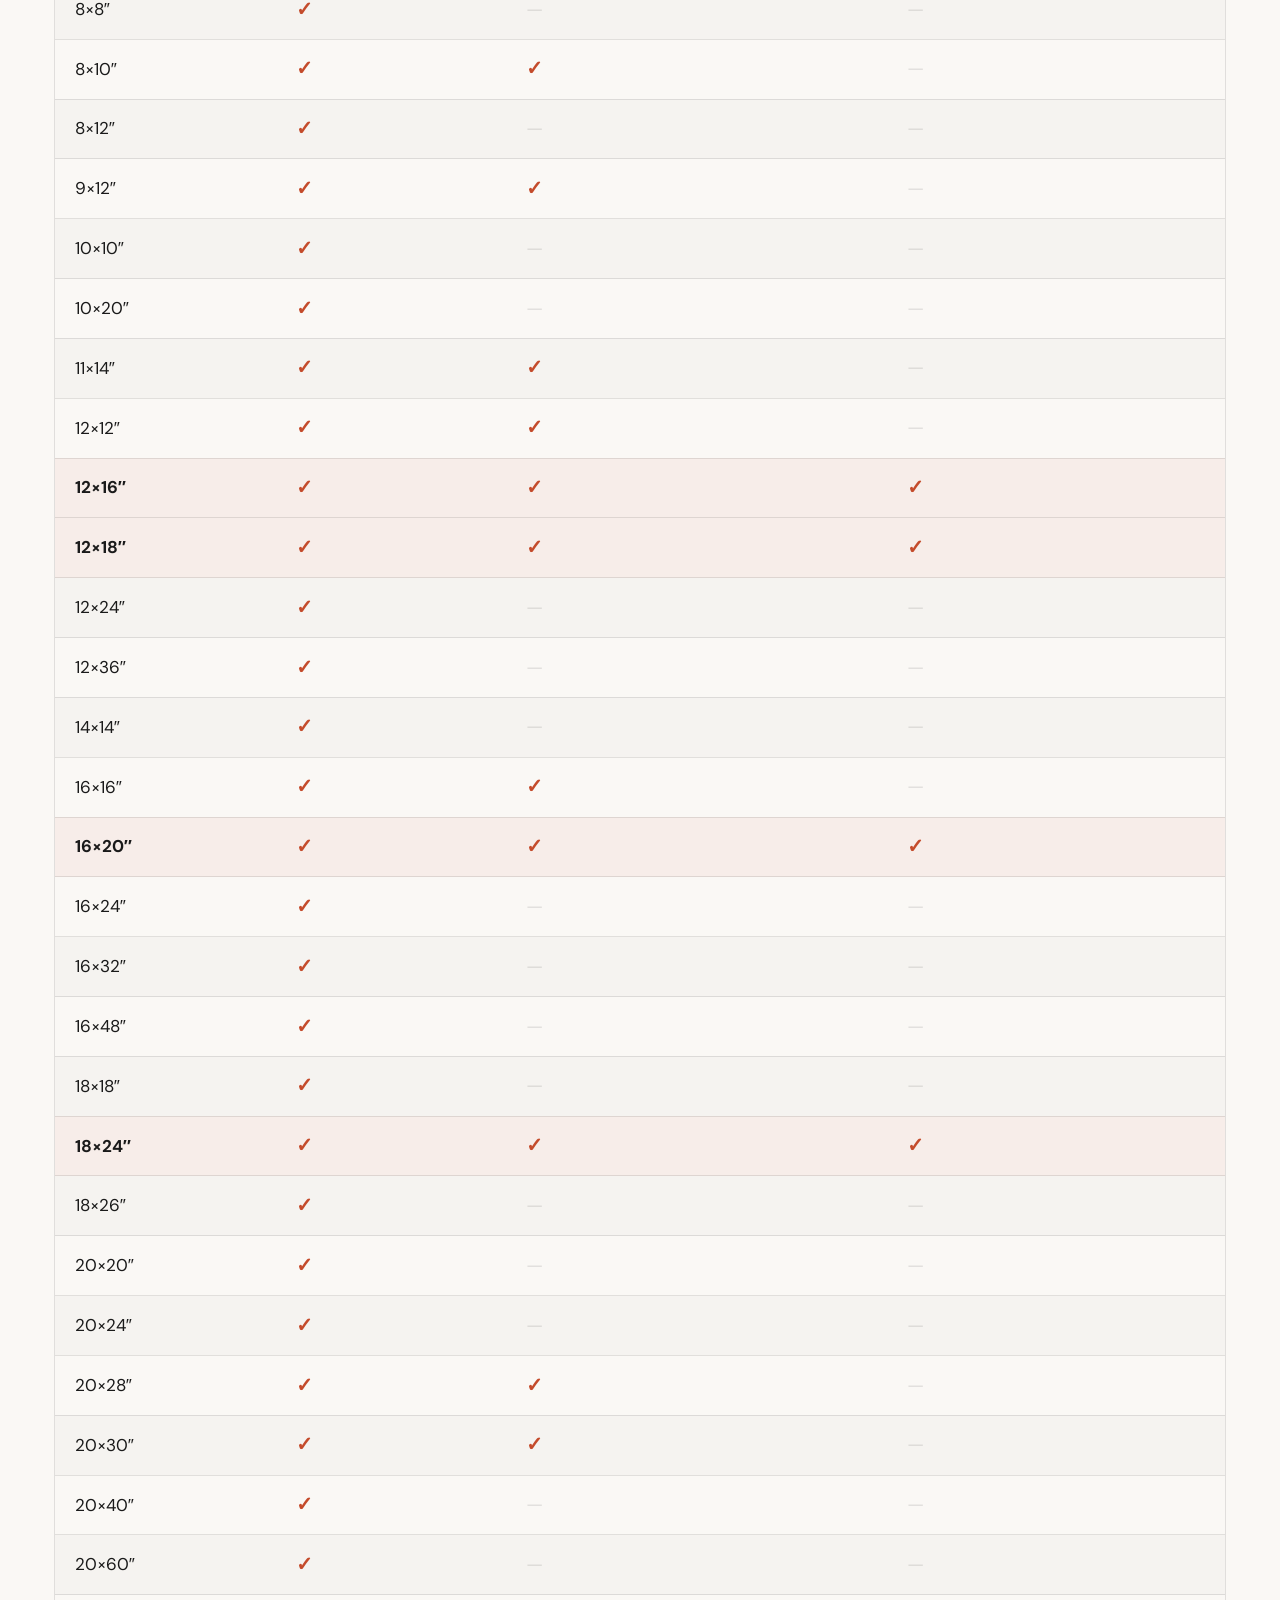
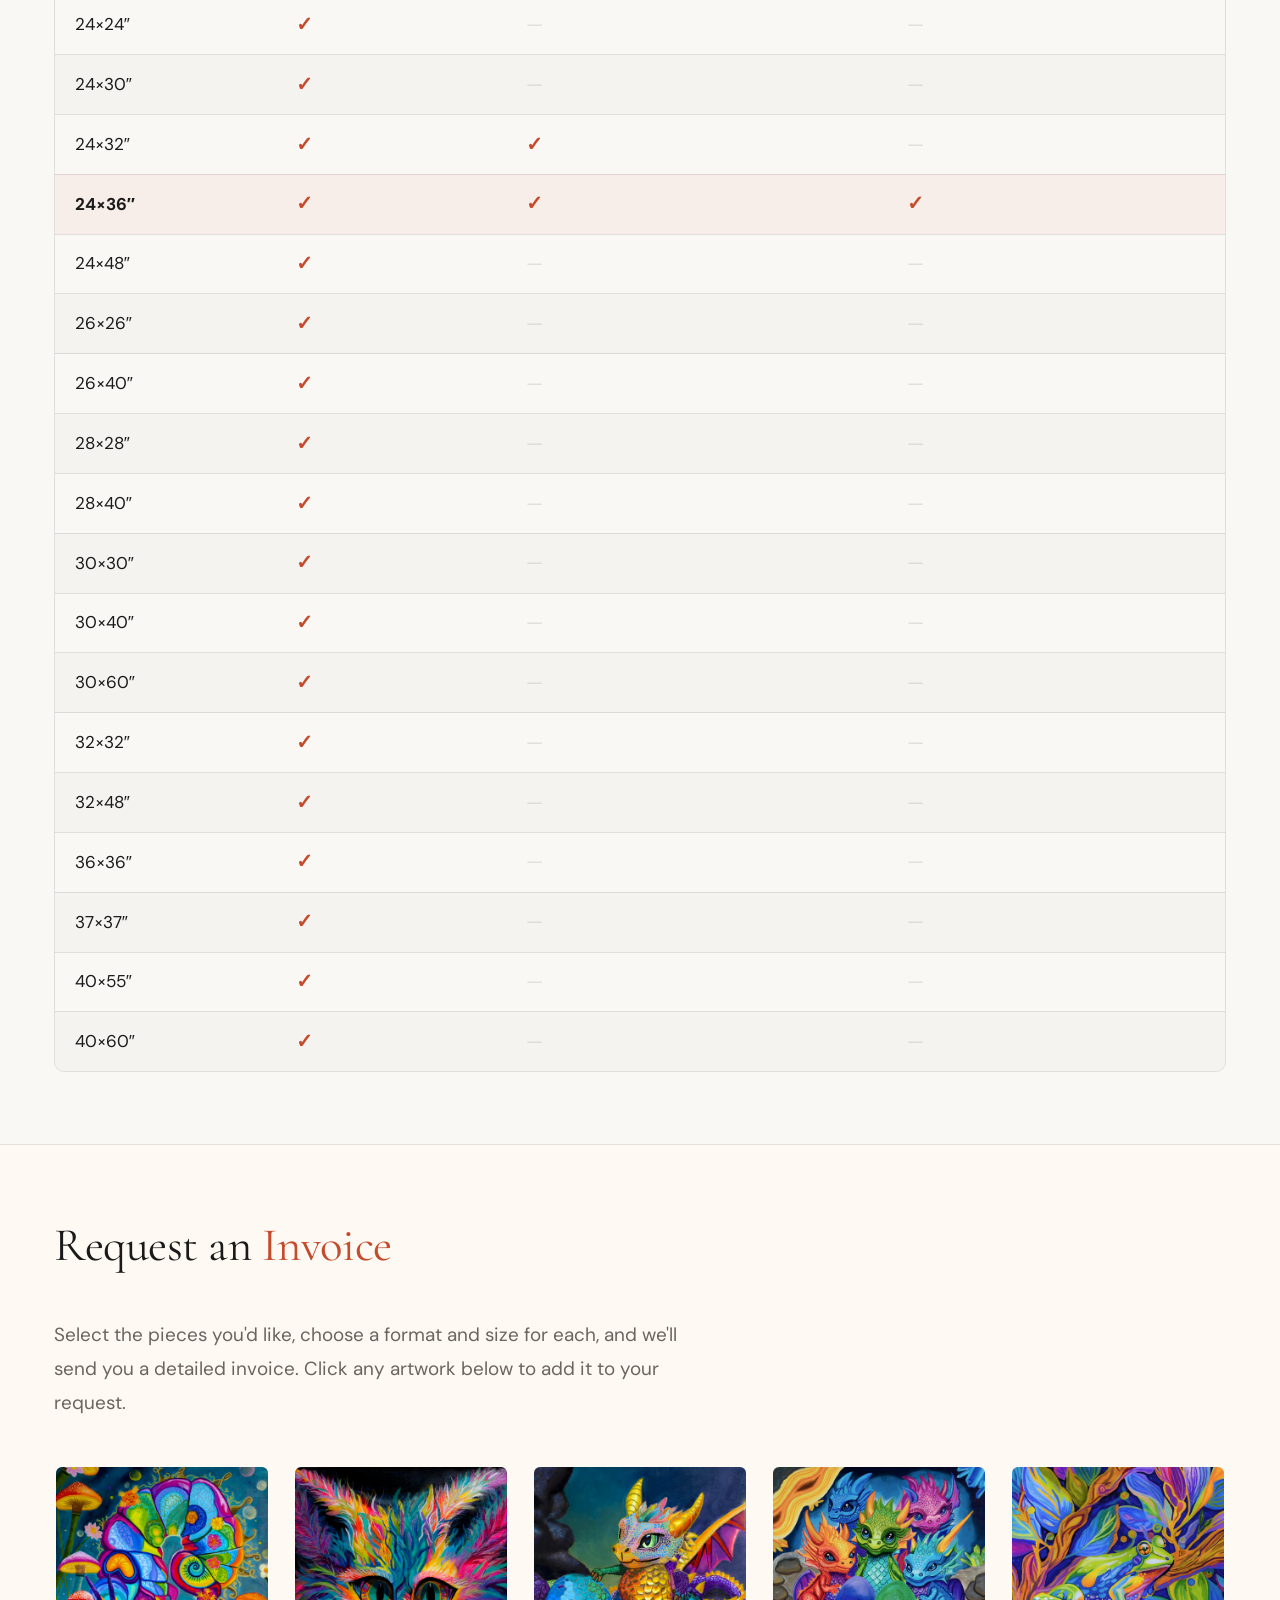
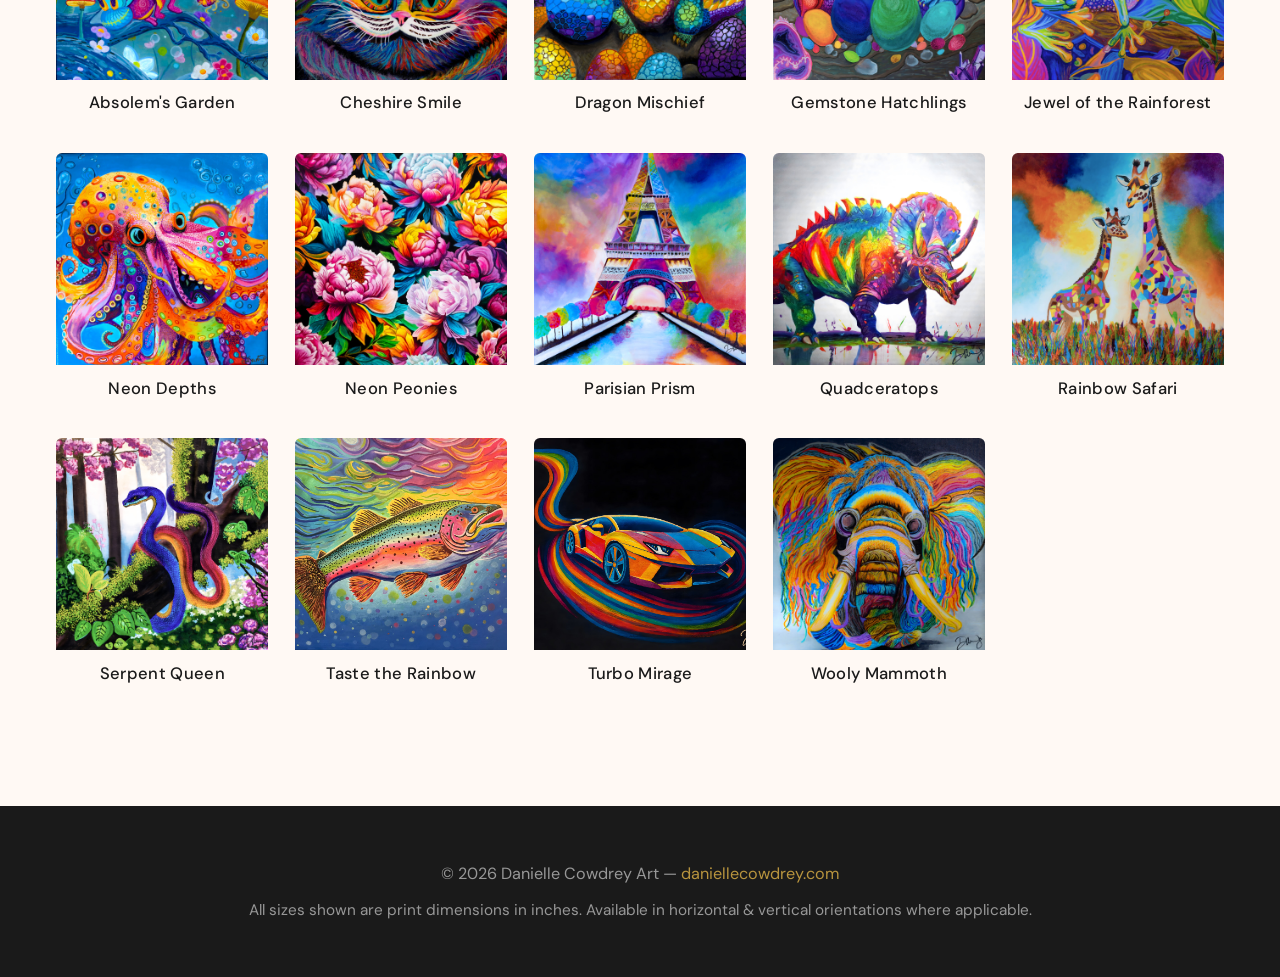
==== commit 6310829d: "Poster → Print, legibility overhaul, per-art inline line items - Renamed "Framed Poster" to "Framed " ====
--- a/static/index.html
+++ b/static/index.html
@@ -15,7 +15,7 @@
   <nav class="header-nav">
     <a href="#canvas">Canvas</a>
     <a href="#framed-canvas">Framed</a>
-    <a href="#framed-poster">Poster</a>
+    <a href="#framed-print">Print</a>
     <a href="#quickref">Sizes</a>
     <a href="#request" class="nav-cta">Request Invoice</a>
   </nav>
@@ -150,10 +150,10 @@
   </div>
 </section>
 
-<!-- FRAMED POSTER -->
-<section class="catalog-section" id="framed-poster">
+<!-- FRAMED PRINT -->
+<section class="catalog-section" id="framed-print">
   <div class="section-header">
-    <h2>Matte Paper Framed Poster <span>with Mat</span></h2>
+    <h2>Matte Paper Framed Print <span>with Mat</span></h2>
     <span class="badge">5 sizes</span>
   </div>
 
@@ -184,12 +184,12 @@
   <div class="section-header">
     <h2>Quick <span>Reference</span></h2>
   </div>
-  <p style="font-size:.9rem;color:var(--muted);margin-bottom:1.5rem;">All sizes where at least one product is available. Sizes offered across all three formats are highlighted.</p>
+  <p style="font-size:1rem;color:var(--muted);margin-bottom:1.5rem;">All sizes where at least one product is available. Sizes offered across all three formats are highlighted.</p>
 
   <div class="quickref">
     <table>
       <thead>
-        <tr><th>Size</th><th>Canvas</th><th>Framed Canvas</th><th>Framed Poster</th></tr>
+        <tr><th>Size</th><th>Canvas</th><th>Framed Canvas</th><th>Framed Print</th></tr>
       </thead>
       <tbody>
         <tr><td>6&times;6&Prime;</td><td class="check">&check;</td><td class="dash">&mdash;</td><td class="dash">&mdash;</td></tr>
@@ -352,12 +352,8 @@
     </button>
   </div>
 
-  <!-- Line Items (populated by JS) -->
-  <div class="line-items-wrapper" id="lineItemsWrapper" hidden>
-    <h3 class="line-items-heading">Your Selections</h3>
-    <div class="line-items" id="lineItems"></div>
-    <button type="button" class="add-variant-btn" id="addVariantBtn">+ Add another line item</button>
-  </div>
+  <!-- Per-art selections (populated by JS) -->
+  <div class="art-selections" id="artSelections"></div>
 
   <!-- Contact Form -->
   <form class="request-form" id="requestForm" hidden>
@@ -403,7 +399,7 @@
 
 <footer class="footer">
   <p>&copy; 2026 Danielle Cowdrey Art &mdash; <a href="https://daniellecowdrey.com">daniellecowdrey.com</a></p>
-  <p style="margin-top:.4rem;font-size:.7rem;">All sizes shown are print dimensions in inches. Available in horizontal &amp; vertical orientations where applicable.</p>
+  <p style="margin-top:.5rem;font-size:.85rem;">All sizes shown are print dimensions in inches. Available in horizontal &amp; vertical orientations where applicable.</p>
 </footer>
 
 <script src="/static/js/catalog.js"></script>
--- a/static/css/catalog.css
+++ b/static/css/catalog.css
@@ -3,10 +3,10 @@
   --ink:#1a1a1a;
   --cream:#faf8f5;
   --warm-white:#fff9f4;
-  --muted:#8a8580;
+  --muted:#6b6560;
   --accent:#c44b2b;
   --gold:#b8943e;
-  --border:rgba(0,0,0,.08);
+  --border:rgba(0,0,0,.1);
   --serif:'Cormorant Garamond',Georgia,serif;
   --sans:'DM Sans','Helvetica Neue',sans-serif;
   --radius:8px;
@@ -14,8 +14,8 @@
   --shadow-md:0 4px 12px rgba(0,0,0,.08);
   --shadow-lg:0 8px 24px rgba(0,0,0,.12);
 }
-html{font-size:16px;scroll-behavior:smooth}
-body{font-family:var(--sans);color:var(--ink);background:var(--cream);line-height:1.6;-webkit-font-smoothing:antialiased}
+html{font-size:18px;scroll-behavior:smooth}
+body{font-family:var(--sans);color:var(--ink);background:var(--cream);line-height:1.7;-webkit-font-smoothing:antialiased}
 
 /* HEADER */
 .header{
@@ -24,18 +24,18 @@
   background:var(--warm-white);position:sticky;top:0;z-index:100;
   backdrop-filter:blur(12px);
 }
-.header img{height:44px;width:auto}
-.header-nav{display:flex;align-items:center;gap:1.8rem}
+.header img{height:48px;width:auto}
+.header-nav{display:flex;align-items:center;gap:2rem}
 .header-nav a{
-  font-size:.82rem;font-weight:500;letter-spacing:.03em;
+  font-size:.9rem;font-weight:500;letter-spacing:.03em;
   color:var(--muted);text-decoration:none;
   transition:color .15s ease;
 }
 .header-nav a:hover{color:var(--ink)}
 .header-nav .nav-cta{
   background:var(--ink);color:#fff;
-  padding:.5rem 1.2rem;border-radius:2rem;
-  font-size:.78rem;letter-spacing:.05em;font-weight:600;
+  padding:.55rem 1.4rem;border-radius:2rem;
+  font-size:.85rem;letter-spacing:.05em;font-weight:600;
   transition:background .15s ease;
 }
 .header-nav .nav-cta:hover{background:var(--accent)}
@@ -50,15 +50,15 @@
   padding:4rem 3.5rem;background:var(--ink);color:#fff;
 }
 .hero-text h1{
-  font-family:var(--serif);font-size:3.2rem;font-weight:400;
+  font-family:var(--serif);font-size:3.4rem;font-weight:400;
   line-height:1.15;margin-bottom:1.2rem;letter-spacing:-.01em;
 }
 .hero-text h1 em{font-style:italic;color:var(--gold)}
-.hero-text p{font-size:.95rem;color:rgba(255,255,255,.65);max-width:400px;line-height:1.7;margin-bottom:2rem}
+.hero-text p{font-size:1.05rem;color:rgba(255,255,255,.7);max-width:440px;line-height:1.8;margin-bottom:2rem}
 .hero-btn{
   display:inline-block;width:fit-content;
-  padding:.8rem 2rem;border:1px solid rgba(255,255,255,.3);
-  color:#fff;text-decoration:none;font-size:.85rem;font-weight:500;
+  padding:.85rem 2.2rem;border:1px solid rgba(255,255,255,.3);
+  color:#fff;text-decoration:none;font-size:.95rem;font-weight:500;
   letter-spacing:.05em;border-radius:3px;
   transition:all .2s ease;
 }
@@ -75,34 +75,34 @@
   margin-bottom:2.5rem;gap:1rem;
 }
 .section-header h2{
-  font-family:var(--serif);font-size:2.4rem;font-weight:400;
+  font-family:var(--serif);font-size:2.6rem;font-weight:400;
   line-height:1.2;letter-spacing:-.01em;
 }
 .section-header h2 span{color:var(--accent)}
 .section-header .badge{
-  font-size:.75rem;font-weight:600;letter-spacing:.08em;text-transform:uppercase;
-  background:var(--ink);color:#fff;padding:.4rem 1rem;border-radius:2rem;
+  font-size:.8rem;font-weight:600;letter-spacing:.08em;text-transform:uppercase;
+  background:var(--ink);color:#fff;padding:.45rem 1.1rem;border-radius:2rem;
   white-space:nowrap;align-self:center;
 }
 
 .product-meta{
   display:flex;gap:2.5rem;margin-bottom:2rem;flex-wrap:wrap;
 }
-.product-meta dt{font-size:.7rem;text-transform:uppercase;letter-spacing:.1em;color:var(--muted);margin-bottom:.2rem}
-.product-meta dd{font-size:.9rem;font-weight:500}
+.product-meta dt{font-size:.78rem;text-transform:uppercase;letter-spacing:.1em;color:var(--muted);margin-bottom:.25rem}
+.product-meta dd{font-size:1rem;font-weight:500}
 
 /* SIZE GRID */
 .size-grid{
   display:grid;
-  grid-template-columns:repeat(auto-fill,minmax(110px,1fr));
-  gap:8px;
+  grid-template-columns:repeat(auto-fill,minmax(120px,1fr));
+  gap:10px;
 }
 .size-chip{
   display:flex;align-items:center;justify-content:center;
-  padding:.65rem .5rem;
+  padding:.75rem .6rem;
   border:1px solid var(--border);
   border-radius:6px;
-  font-size:.85rem;
+  font-size:.95rem;
   font-weight:500;
   letter-spacing:.02em;
   background:#fff;
@@ -116,8 +116,8 @@
   box-shadow:0 2px 8px rgba(196,75,43,.1);
 }
 .size-chip::before{
-  content:'';display:inline-block;width:8px;height:8px;
-  border-radius:1px;margin-right:6px;flex-shrink:0;
+  content:'';display:inline-block;width:10px;height:10px;
+  border-radius:2px;margin-right:8px;flex-shrink:0;
 }
 .size-chip.square::before{background:var(--gold)}
 .size-chip.standard::before{background:#5a8a4a}
@@ -125,13 +125,13 @@
 
 /* ORIENTATION LEGEND */
 .orient-row{
-  display:flex;gap:1.2rem;margin-bottom:1.5rem;flex-wrap:wrap;align-items:center;
+  display:flex;gap:1.5rem;margin-bottom:1.5rem;flex-wrap:wrap;align-items:center;
 }
 .orient-dot{
-  display:flex;align-items:center;gap:5px;
-  font-size:.75rem;color:var(--muted);letter-spacing:.03em;
-}
-.orient-dot span{display:inline-block;width:8px;height:8px;border-radius:1px}
+  display:flex;align-items:center;gap:6px;
+  font-size:.85rem;color:var(--muted);letter-spacing:.03em;
+}
+.orient-dot span{display:inline-block;width:10px;height:10px;border-radius:2px}
 .orient-dot.square span{background:var(--gold)}
 .orient-dot.standard span{background:#5a8a4a}
 .orient-dot.pano span{background:#4a6e8a}
@@ -144,22 +144,22 @@
   border:1px solid var(--border);
 }
 .art-row img{width:100%;border-radius:6px;display:block}
-.art-row-text h3{font-family:var(--serif);font-size:1.4rem;font-weight:400;margin-bottom:.5rem}
-.art-row-text p{font-size:.85rem;color:var(--muted);line-height:1.6}
+.art-row-text h3{font-family:var(--serif);font-size:1.5rem;font-weight:400;margin-bottom:.5rem}
+.art-row-text p{font-size:.95rem;color:var(--muted);line-height:1.7}
 
 /* QUICK REF TABLE */
 .quickref{
   margin-top:3rem;
   border:1px solid var(--border);border-radius:10px;overflow:hidden;
 }
-.quickref table{width:100%;border-collapse:collapse;font-size:.85rem}
+.quickref table{width:100%;border-collapse:collapse;font-size:.95rem}
 .quickref thead{background:var(--ink);color:#fff}
-.quickref th{padding:.8rem 1rem;text-align:left;font-weight:500;font-size:.75rem;letter-spacing:.06em;text-transform:uppercase}
-.quickref td{padding:.6rem 1rem;border-bottom:1px solid var(--border)}
+.quickref th{padding:.9rem 1.1rem;text-align:left;font-weight:500;font-size:.82rem;letter-spacing:.06em;text-transform:uppercase}
+.quickref td{padding:.7rem 1.1rem;border-bottom:1px solid var(--border)}
 .quickref tr:last-child td{border-bottom:none}
 .quickref tbody tr:nth-child(even){background:rgba(0,0,0,.02)}
-.check{color:var(--accent);font-weight:700;font-size:1rem}
-.dash{color:var(--border);font-size:1rem}
+.check{color:var(--accent);font-weight:700;font-size:1.1rem}
+.dash{color:var(--border);font-size:1.1rem}
 
 /* ===========================
    INVOICE REQUEST SECTION
@@ -169,16 +169,16 @@
   border-top:2px solid var(--accent);
 }
 .request-intro{
-  font-size:.95rem;color:var(--muted);
-  max-width:600px;line-height:1.7;margin-bottom:2.5rem;
+  font-size:1.05rem;color:var(--muted);
+  max-width:640px;line-height:1.8;margin-bottom:2.5rem;
 }
 
 /* Art Selection Grid */
 .art-grid{
   display:grid;
-  grid-template-columns:repeat(auto-fill,minmax(160px,1fr));
-  gap:1rem;
-  margin-bottom:3rem;
+  grid-template-columns:repeat(auto-fill,minmax(180px,1fr));
+  gap:1.25rem;
+  margin-bottom:2rem;
 }
 .art-card{
   position:relative;
@@ -211,8 +211,8 @@
 }
 .art-card:hover .art-card-img img{transform:scale(1.04)}
 .art-card-check{
-  position:absolute;top:8px;right:8px;
-  width:32px;height:32px;
+  position:absolute;top:10px;right:10px;
+  width:36px;height:36px;
   background:var(--accent);color:#fff;
   border-radius:50%;
   display:flex;align-items:center;justify-content:center;
@@ -222,54 +222,78 @@
 .art-card.selected .art-card-check{opacity:1;transform:scale(1)}
 .art-card-name{
   display:block;
-  padding:.6rem .5rem;
-  font-size:.8rem;font-weight:500;
+  padding:.7rem .5rem;
+  font-size:.92rem;font-weight:500;
   color:var(--ink);
   letter-spacing:.02em;
 }
 .art-card.selected .art-card-name{color:var(--accent);font-weight:600}
 
-/* Line Items */
-.line-items-wrapper{
-  margin-bottom:3rem;
-  animation:fadeSlideIn .3s ease;
-}
-.line-items-heading{
-  font-family:var(--serif);font-size:1.5rem;font-weight:400;
-  margin-bottom:1.5rem;
-}
-.line-items{
-  display:flex;flex-direction:column;gap:.75rem;
-}
-.line-item{
-  display:grid;
-  grid-template-columns:48px 1fr 1fr 1fr 80px 40px;
-  gap:.75rem;
-  align-items:center;
-  padding:1rem 1.25rem;
+/* ===========================
+   PER-ART SELECTION BLOCKS
+   =========================== */
+.art-selections{
+  display:flex;flex-direction:column;gap:1.5rem;
+}
+.art-selection{
   background:#fff;
   border:1px solid var(--border);
   border-radius:var(--radius);
+  overflow:hidden;
+  animation:fadeSlideIn .3s ease;
+}
+.art-selection-header{
+  display:flex;align-items:center;gap:1rem;
+  padding:1rem 1.25rem;
+  background:rgba(0,0,0,.02);
+  border-bottom:1px solid var(--border);
+}
+.art-selection-thumb{
+  width:56px;height:56px;
+  border-radius:6px;object-fit:cover;
+  flex-shrink:0;
+}
+.art-selection-name{
+  font-family:var(--serif);font-size:1.3rem;font-weight:400;
+  flex:1;
+}
+.art-selection-remove{
+  background:none;border:none;cursor:pointer;
+  color:var(--muted);font-size:.85rem;font-weight:500;
+  padding:.4rem .8rem;
+  border-radius:4px;
+  transition:all .15s;
+  font-family:var(--sans);
+}
+.art-selection-remove:hover{color:var(--accent);background:rgba(196,75,43,.06)}
+
+.art-selection-items{
+  padding:.75rem 1.25rem 0;
+  display:flex;flex-direction:column;gap:.6rem;
+}
+.line-item{
+  display:grid;
+  grid-template-columns:1fr 1fr 90px 44px;
+  gap:.75rem;
+  align-items:center;
+  padding:.75rem 0;
+  border-bottom:1px solid rgba(0,0,0,.04);
   animation:fadeSlideIn .25s ease;
 }
-.line-item-thumb{
-  width:48px;height:48px;
-  border-radius:4px;object-fit:cover;
-}
-.line-item-art{
-  font-weight:500;font-size:.88rem;
-}
+.line-item:last-child{border-bottom:none}
+
 .line-item select,
 .line-item input[type="number"]{
   width:100%;
-  padding:.5rem .6rem;
+  padding:.65rem .75rem;
   border:1px solid var(--border);
   border-radius:5px;
   font-family:var(--sans);
-  font-size:.84rem;
+  font-size:.95rem;
   background:#fff;
   color:var(--ink);
   transition:border-color .15s;
+  min-height:48px;
 }
 .line-item select:focus,
 .line-item input[type="number"]:focus{
@@ -284,61 +308,66 @@
 .line-item input[type="number"]::-webkit-inner-spin-button{-webkit-appearance:none}
 .line-item-remove{
   background:none;border:none;cursor:pointer;
-  color:var(--muted);font-size:1.2rem;
+  color:var(--muted);font-size:1.4rem;
   padding:4px;transition:color .15s;
   font-family:var(--sans);
   display:flex;align-items:center;justify-content:center;
+  min-height:48px;min-width:44px;
 }
 .line-item-remove:hover{color:var(--accent)}
 
-.add-variant-btn{
-  margin-top:1rem;
-  background:none;border:1px dashed var(--border);
-  border-radius:var(--radius);
-  padding:.7rem 1.5rem;
-  font-family:var(--sans);font-size:.85rem;
+.add-line-btn{
+  display:block;
+  width:100%;
+  margin:0;
+  padding:.75rem 1rem;
+  background:none;border:none;border-top:1px dashed var(--border);
+  font-family:var(--sans);font-size:.9rem;
   color:var(--muted);cursor:pointer;
   transition:all .15s;
-}
-.add-variant-btn:hover{
-  border-color:var(--accent);color:var(--accent);
+  text-align:center;
+}
+.add-line-btn:hover{
+  color:var(--accent);background:rgba(196,75,43,.03);
 }
 
 /* Contact Form */
 .request-form{
+  margin-top:2.5rem;
   animation:fadeSlideIn .3s ease;
 }
 .form-heading{
-  font-family:var(--serif);font-size:1.5rem;font-weight:400;
+  font-family:var(--serif);font-size:1.6rem;font-weight:400;
   margin-bottom:1.5rem;
 }
 .form-grid{
   display:grid;
   grid-template-columns:1fr 1fr;
-  gap:1rem 1.5rem;
+  gap:1.25rem 1.5rem;
   margin-bottom:2rem;
 }
-.form-field{display:flex;flex-direction:column;gap:.35rem}
+.form-field{display:flex;flex-direction:column;gap:.4rem}
 .form-field.full-width{grid-column:1/-1}
 .form-field label{
-  font-size:.78rem;font-weight:600;letter-spacing:.04em;
+  font-size:.85rem;font-weight:600;letter-spacing:.04em;
   text-transform:uppercase;color:var(--muted);
 }
 .form-field label abbr{text-decoration:none;color:var(--accent)}
 .form-field .optional{
   font-weight:400;text-transform:none;letter-spacing:0;
-  font-size:.75rem;
+  font-size:.82rem;
 }
 .form-field input,
 .form-field textarea{
-  padding:.7rem .9rem;
+  padding:.75rem 1rem;
   border:1px solid var(--border);
   border-radius:5px;
   font-family:var(--sans);
-  font-size:.9rem;
+  font-size:1rem;
   color:var(--ink);
   background:#fff;
   transition:border-color .15s;
+  min-height:48px;
 }
 .form-field input:focus,
 .form-field textarea:focus{
@@ -346,16 +375,17 @@
   border-color:var(--accent);
   box-shadow:0 0 0 2px rgba(196,75,43,.1);
 }
-.form-field textarea{resize:vertical;min-height:80px}
+.form-field textarea{resize:vertical;min-height:100px}
 
 .submit-btn{
   display:inline-flex;align-items:center;gap:.5rem;
-  padding:.9rem 2.5rem;
+  padding:1rem 2.8rem;
   background:var(--ink);color:#fff;
-  border:none;border-radius:3px;
-  font-family:var(--sans);font-size:.9rem;font-weight:600;
+  border:none;border-radius:4px;
+  font-family:var(--sans);font-size:1rem;font-weight:600;
   letter-spacing:.03em;cursor:pointer;
   transition:background .2s ease;
+  min-height:52px;
 }
 .submit-btn:hover{background:var(--accent)}
 .submit-btn:disabled{opacity:.6;cursor:not-allowed}
@@ -370,27 +400,28 @@
   color:var(--accent);margin-bottom:1.5rem;
 }
 .request-success h3{
-  font-family:var(--serif);font-size:1.8rem;font-weight:400;
+  font-family:var(--serif);font-size:2rem;font-weight:400;
   margin-bottom:.8rem;
 }
 .request-success p{
-  font-size:.95rem;color:var(--muted);
-  max-width:480px;margin:0 auto 2rem;line-height:1.7;
+  font-size:1.05rem;color:var(--muted);
+  max-width:500px;margin:0 auto 2rem;line-height:1.8;
 }
 .reset-btn{
-  padding:.7rem 1.8rem;
+  padding:.8rem 2rem;
   background:none;border:1px solid var(--border);
-  border-radius:3px;
-  font-family:var(--sans);font-size:.85rem;font-weight:500;
+  border-radius:4px;
+  font-family:var(--sans);font-size:.95rem;font-weight:500;
   color:var(--ink);cursor:pointer;
   transition:all .15s;
+  min-height:48px;
 }
 .reset-btn:hover{border-color:var(--ink)}
 
 /* FOOTER */
 .footer{
-  padding:3rem;background:var(--ink);color:rgba(255,255,255,.5);
-  text-align:center;font-size:.8rem;
+  padding:3rem;background:var(--ink);color:rgba(255,255,255,.55);
+  text-align:center;font-size:.9rem;
 }
 .footer a{color:var(--gold);text-decoration:none}
 
@@ -400,37 +431,71 @@
   to{opacity:1;transform:translateY(0)}
 }
 
-/* RESPONSIVE */
+/* ===========================
+   RESPONSIVE — TABLET
+   =========================== */
 @media(max-width:900px){
-  .art-grid{grid-template-columns:repeat(auto-fill,minmax(130px,1fr))}
+  html{font-size:17px}
+  .art-grid{grid-template-columns:repeat(auto-fill,minmax(150px,1fr))}
   .line-item{
-    grid-template-columns:40px 1fr 1fr;
-    gap:.5rem;
+    grid-template-columns:1fr 1fr 80px 44px;
   }
-  .line-item-art{grid-column:2/-1}
-}
+}
+
+/* ===========================
+   RESPONSIVE — MOBILE
+   =========================== */
 @media(max-width:768px){
-  .header{padding:1rem 1.5rem}
-  .header-nav{gap:1rem}
+  html{font-size:16px}
+  .header{padding:1rem 1.25rem}
+  .header img{height:40px}
+  .header-nav{gap:.8rem}
   .header-nav a:not(.nav-cta){display:none}
-  .hero{grid-template-columns:1fr}
+  .header-nav .nav-cta{padding:.5rem 1.1rem;font-size:.82rem}
+
+  .hero{grid-template-columns:1fr;min-height:auto}
   .hero-text{padding:2.5rem 1.5rem}
-  .hero-text h1{font-size:2.2rem}
-  .catalog-section{padding:2.5rem 1.5rem}
-  .section-header h2{font-size:1.8rem}
-  .art-row{grid-template-columns:1fr}
-  .size-grid{grid-template-columns:repeat(auto-fill,minmax(90px,1fr))}
-  .art-grid{grid-template-columns:repeat(auto-fill,minmax(120px,1fr));gap:.75rem}
+  .hero-text h1{font-size:2.4rem}
+  .hero-text p{font-size:1rem}
+  .hero-btn{padding:.75rem 1.8rem;font-size:.9rem}
+  .hero-img{max-height:300px}
+
+  .catalog-section{padding:2.5rem 1.25rem}
+  .section-header{margin-bottom:2rem}
+  .section-header h2{font-size:2rem}
+  .product-meta{gap:1.5rem}
+  .product-meta dt{font-size:.75rem}
+  .product-meta dd{font-size:.95rem}
+
+  .art-row{grid-template-columns:1fr;gap:1.25rem}
+  .size-grid{grid-template-columns:repeat(auto-fill,minmax(100px,1fr));gap:8px}
+
+  .art-grid{grid-template-columns:repeat(auto-fill,minmax(140px,1fr));gap:1rem}
+  .art-card-name{font-size:.88rem;padding:.6rem .4rem}
+
   .form-grid{grid-template-columns:1fr}
+  .form-field input,
+  .form-field textarea{font-size:16px} /* prevents iOS zoom */
+
+  .art-selection-header{padding:.85rem 1rem}
+  .art-selection-thumb{width:48px;height:48px}
+  .art-selection-name{font-size:1.15rem}
+  .art-selection-items{padding:.6rem 1rem 0}
+
   .line-item{
-    grid-template-columns:40px 1fr 40px;
-    gap:.5rem .75rem;
+    grid-template-columns:1fr 1fr;
+    gap:.6rem;
   }
-  .line-item select,
-  .line-item input[type="number"]{
-    grid-column:1/-1;
-  }
-}
+  .line-item select{grid-column:1/-1}
+  .line-item input[type="number"]{grid-column:1;justify-self:start;width:90px}
+  .line-item-remove{grid-column:2;justify-self:end}
+
+  .quickref table{font-size:.88rem}
+  .quickref th{padding:.7rem .8rem;font-size:.75rem}
+  .quickref td{padding:.6rem .8rem}
+}
+
 @media(max-width:500px){
-  .art-grid{grid-template-columns:repeat(2,1fr)}
-}
+  .art-grid{grid-template-columns:repeat(2,1fr);gap:.75rem}
+  .hero-text h1{font-size:2rem}
+}
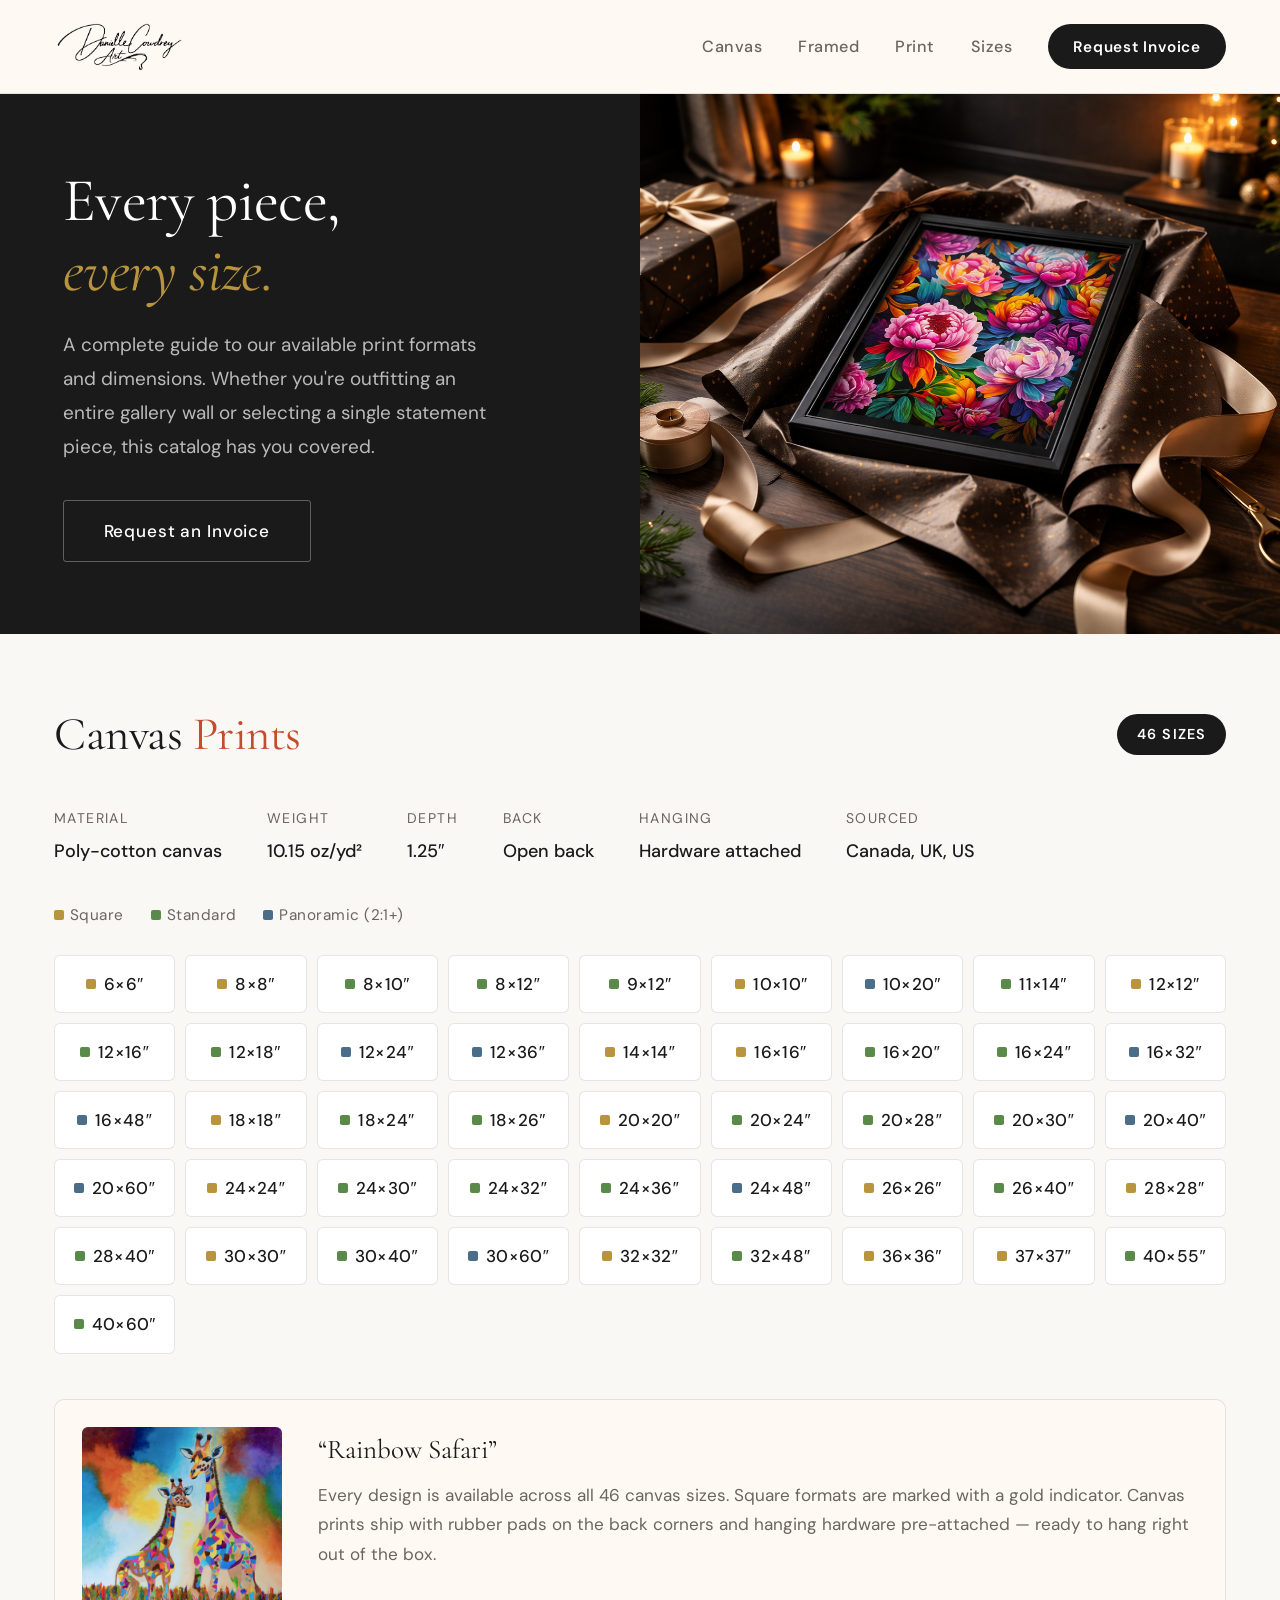
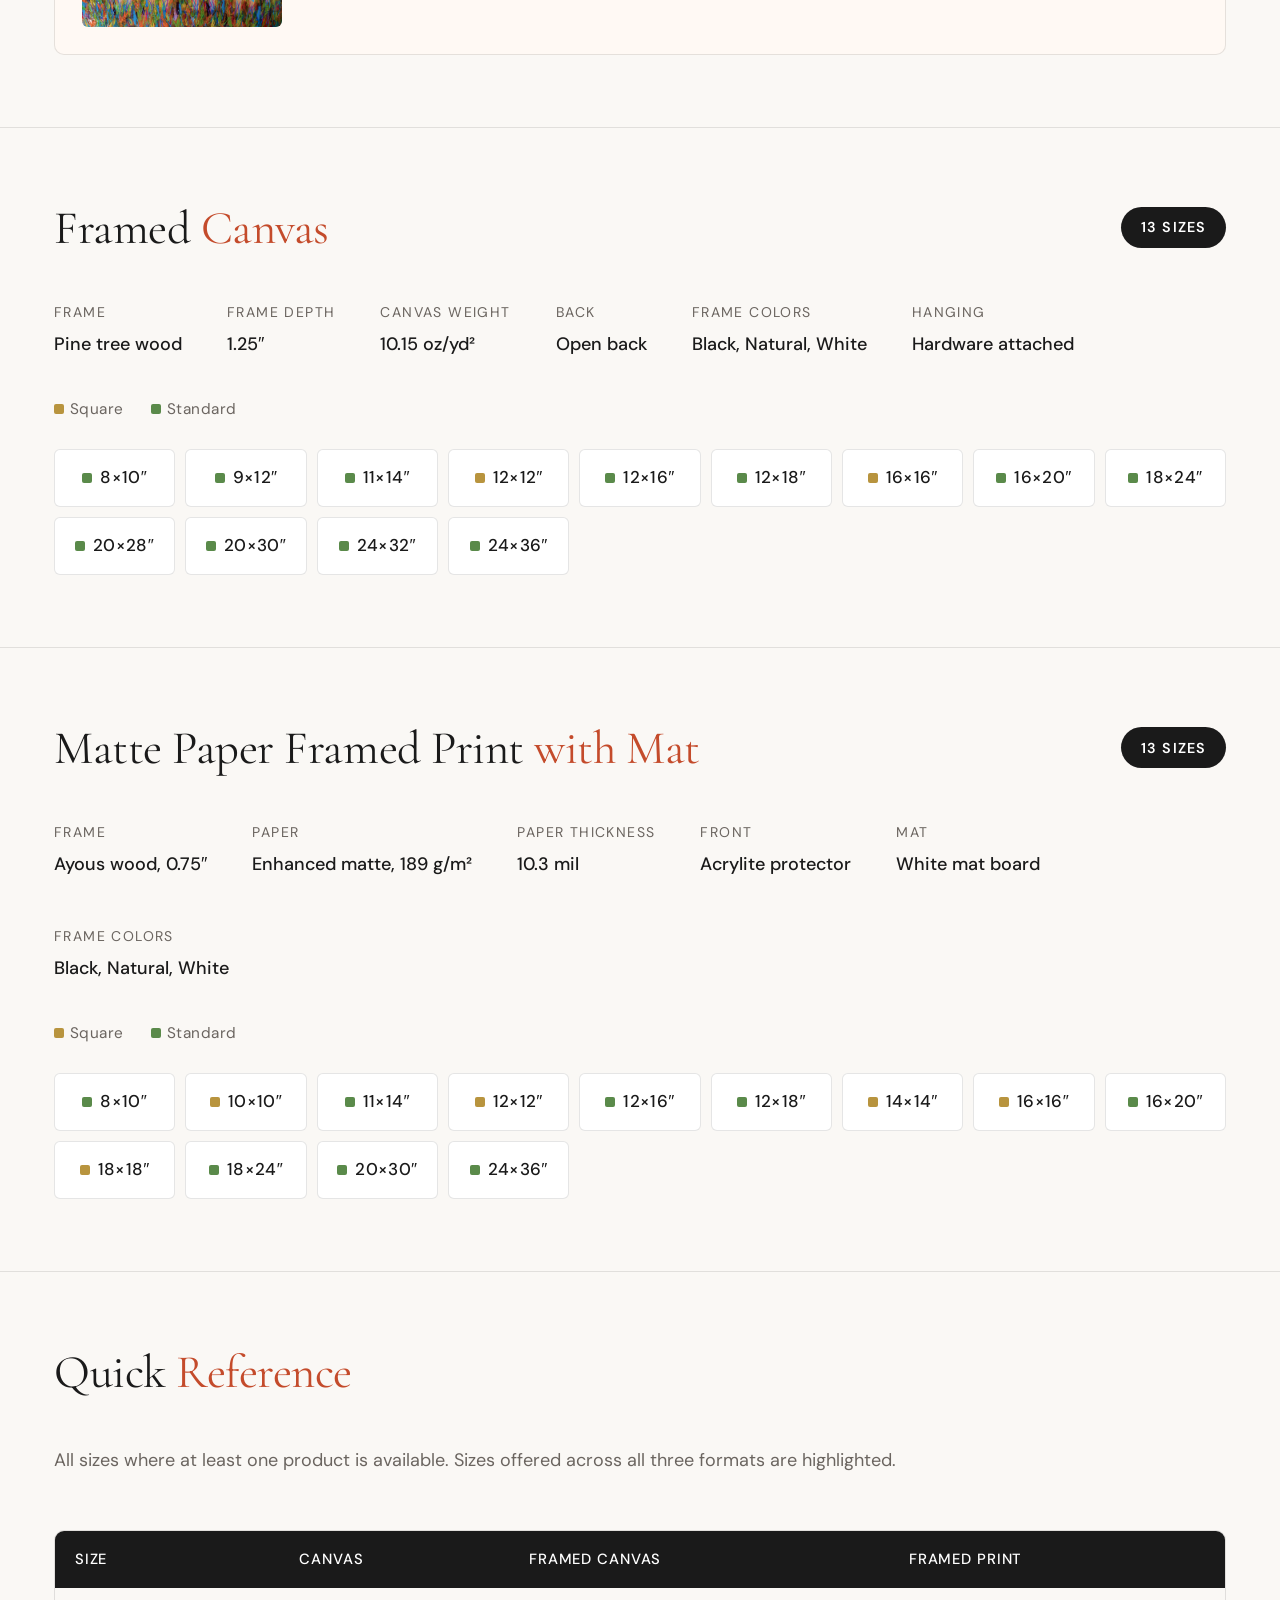
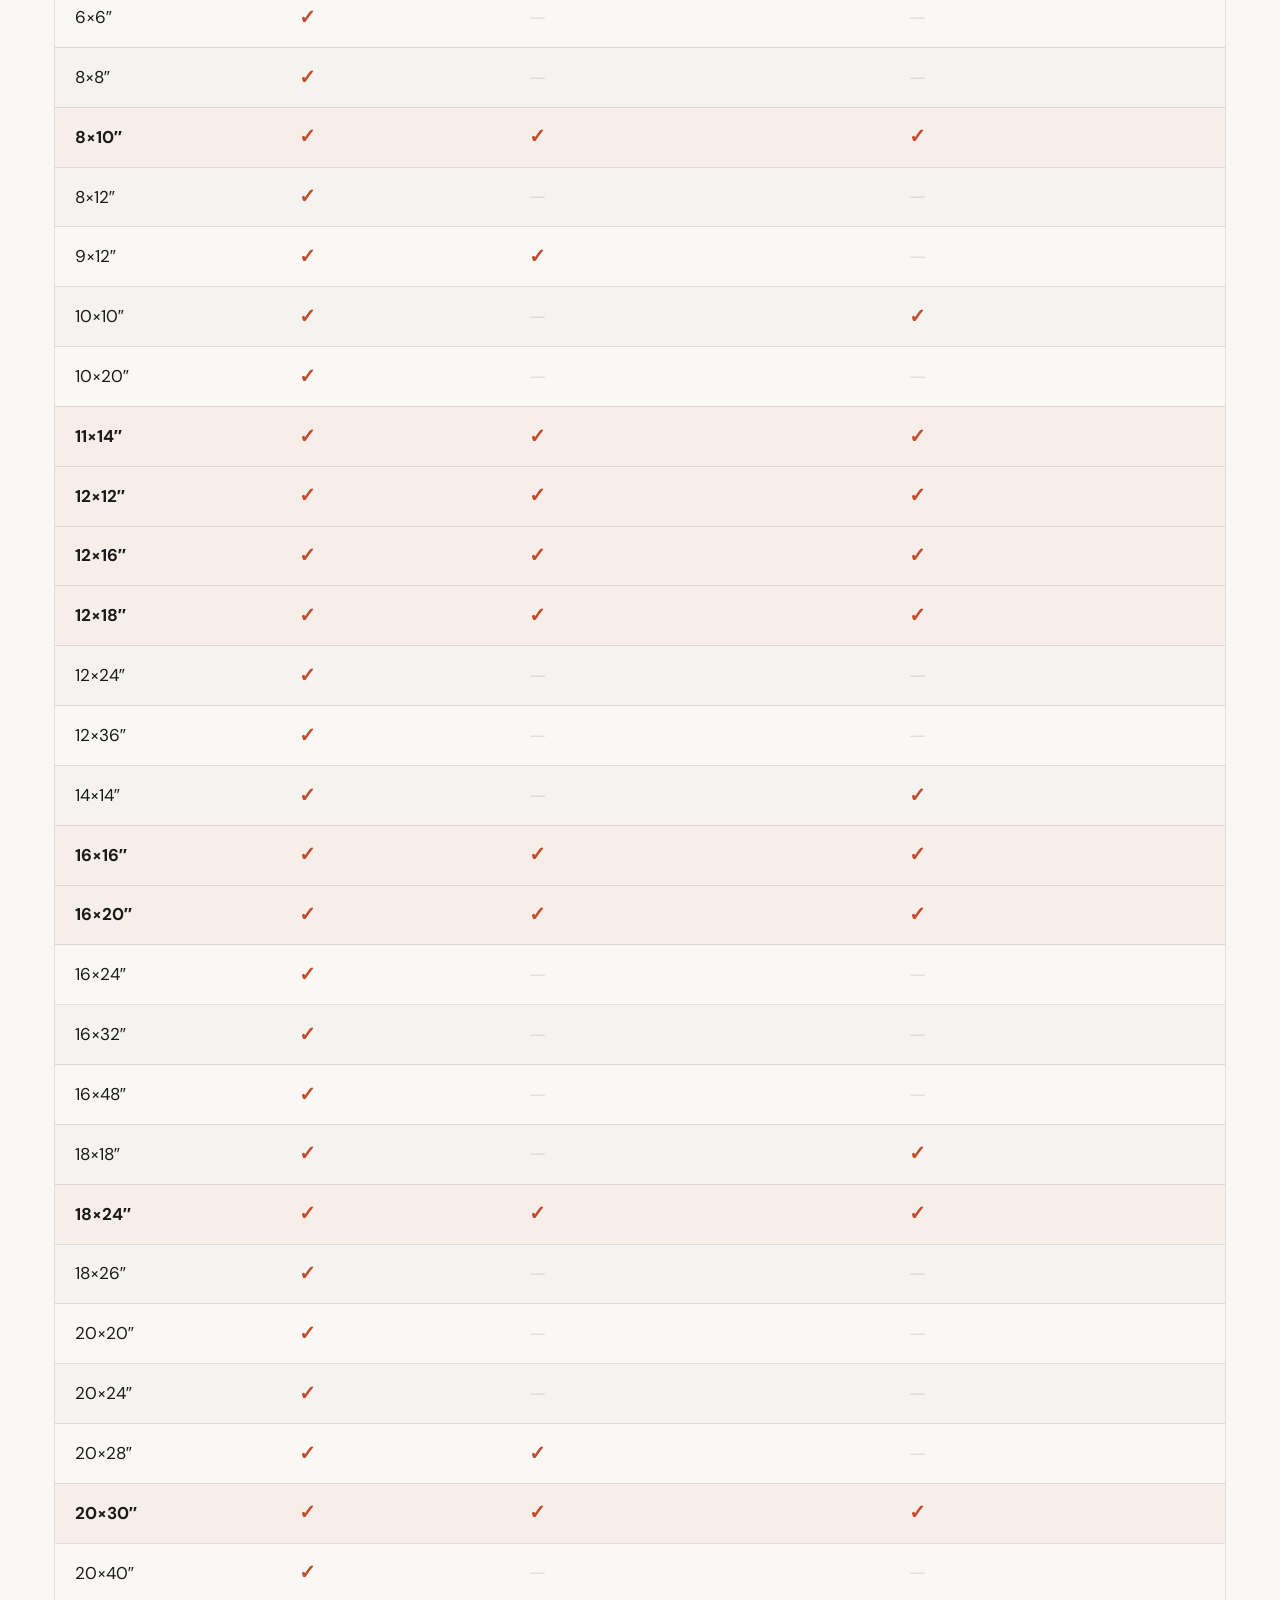
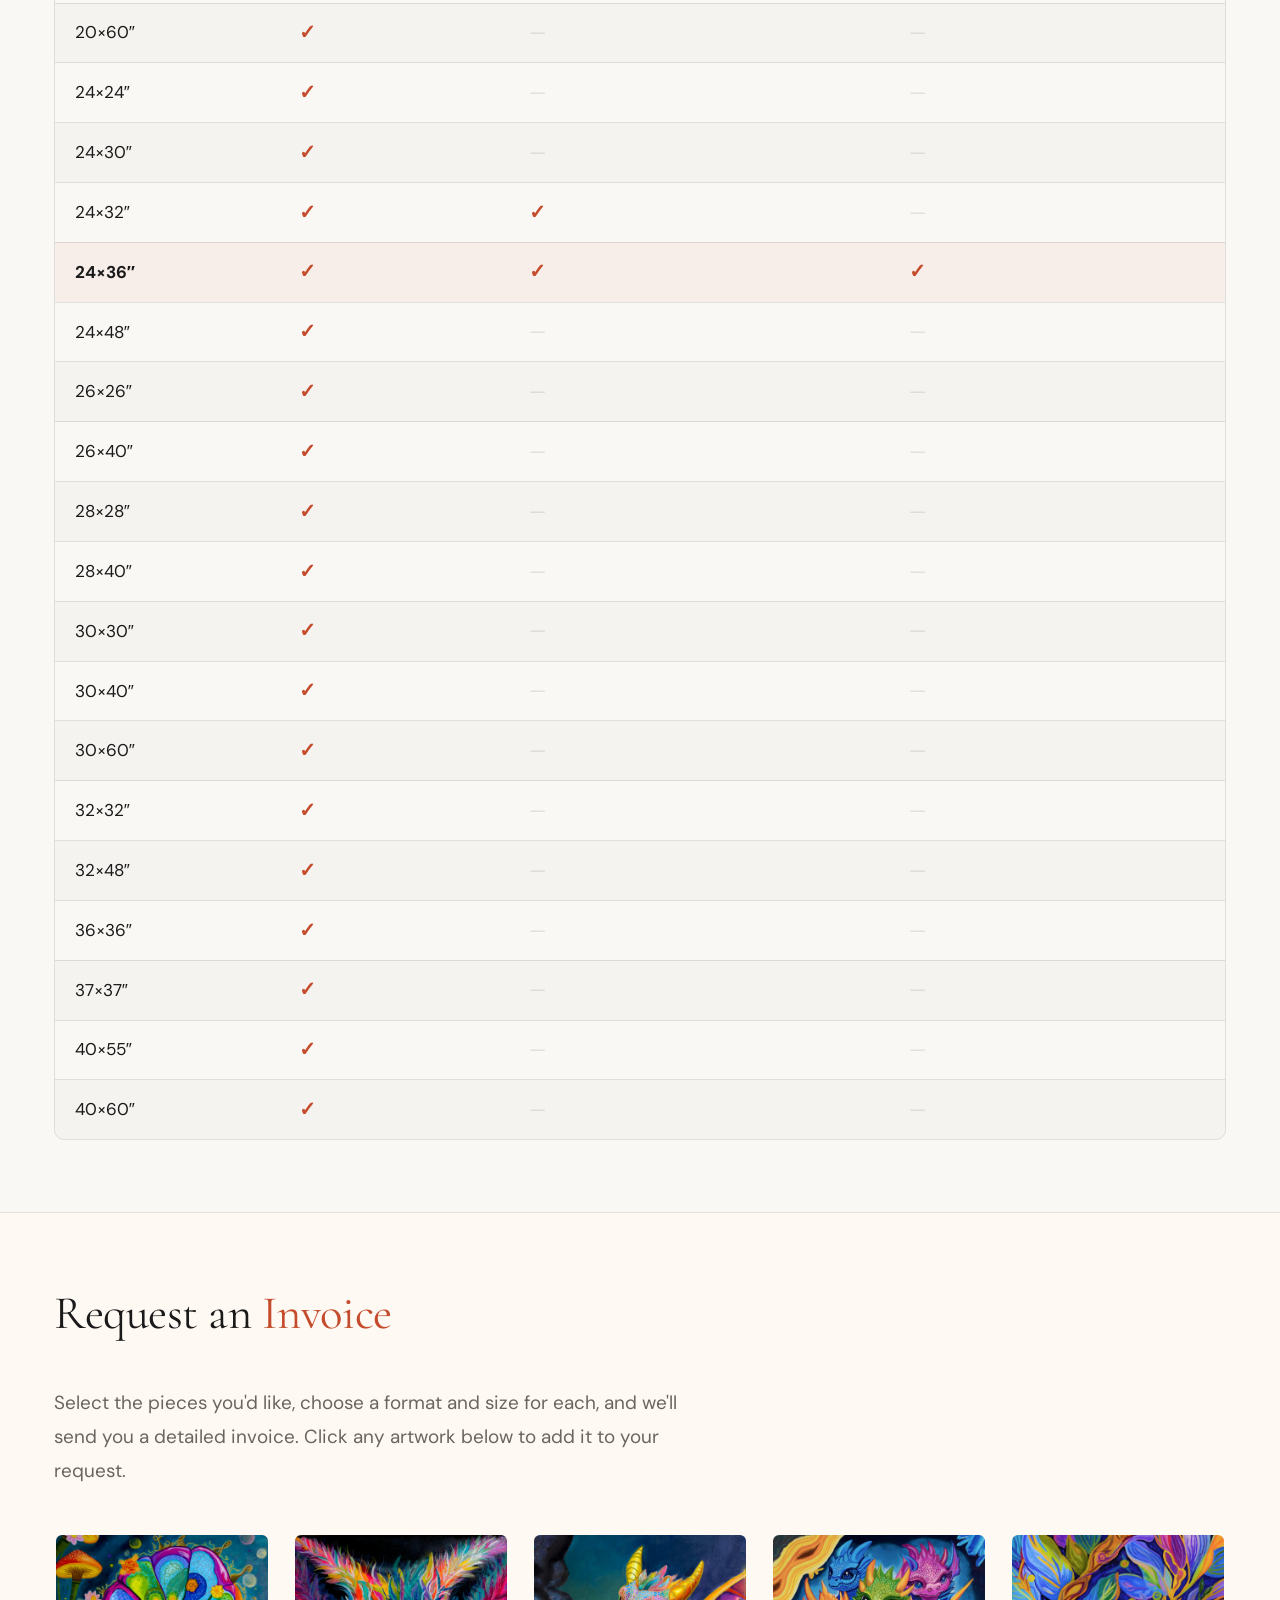
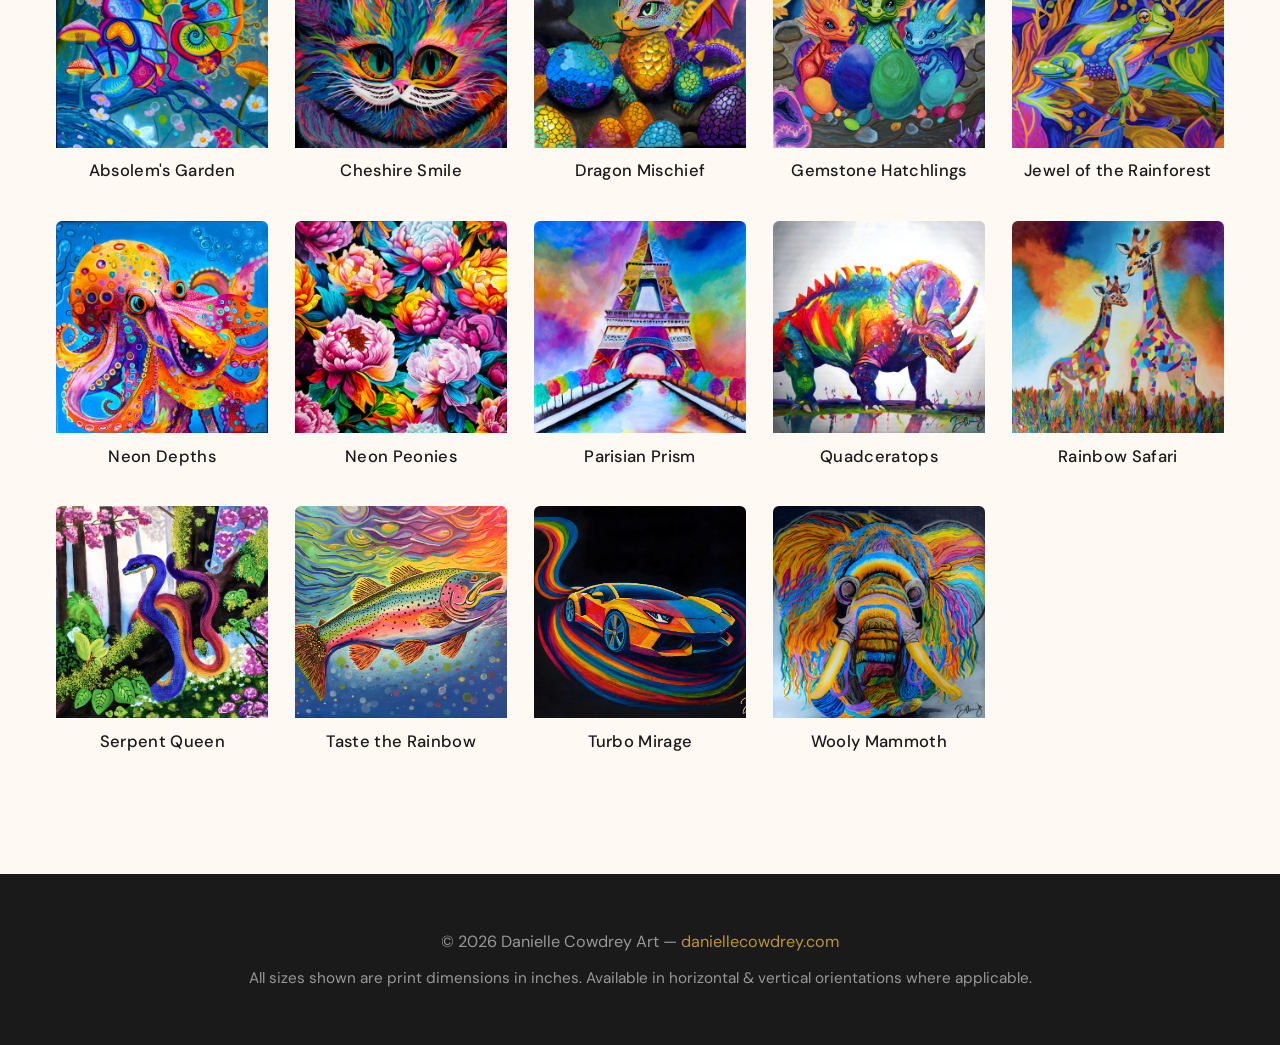
==== commit 3ae90a61: "Fix framed print sizes: 5 → 13 sizes matching Printful product Updated to match the actual Enhanced " ====
--- a/static/index.html
+++ b/static/index.html
@@ -6,6 +6,9 @@
 <title>Danielle Cowdrey Art — Product Catalog</title>
 <link rel="preconnect" href="https://fonts.googleapis.com">
 <link href="https://fonts.googleapis.com/css2?family=Cormorant+Garamond:ital,wght@0,400;0,600;1,400&family=DM+Sans:wght@400;500;600&display=swap" rel="stylesheet">
+<link rel="icon" type="image/png" sizes="32x32" href="/static/favicon-32.png">
+<link rel="icon" type="image/png" sizes="483x483" href="/static/favicon.png">
+<link rel="apple-touch-icon" sizes="180x180" href="/static/apple-touch-icon.png">
 <link rel="stylesheet" href="/static/css/catalog.css">
 </head>
 <body>
@@ -154,12 +157,12 @@
 <section class="catalog-section" id="framed-print">
   <div class="section-header">
     <h2>Matte Paper Framed Print <span>with Mat</span></h2>
-    <span class="badge">5 sizes</span>
+    <span class="badge">13 sizes</span>
   </div>
 
   <dl class="product-meta">
     <div><dt>Frame</dt><dd>Ayous wood, 0.75&Prime;</dd></div>
-    <div><dt>Paper</dt><dd>Museum-quality matte, 189 g/m&sup2;</dd></div>
+    <div><dt>Paper</dt><dd>Enhanced matte, 189 g/m&sup2;</dd></div>
     <div><dt>Paper thickness</dt><dd>10.3 mil</dd></div>
     <div><dt>Front</dt><dd>Acrylite protector</dd></div>
     <div><dt>Mat</dt><dd>White mat board</dd></div>
@@ -167,14 +170,23 @@
   </dl>
 
   <div class="orient-row">
+    <div class="orient-dot square"><span></span> Square</div>
     <div class="orient-dot standard"><span></span> Standard</div>
   </div>
 
   <div class="size-grid">
+    <div class="size-chip standard">8&times;10&Prime;</div>
+    <div class="size-chip square">10&times;10&Prime;</div>
+    <div class="size-chip standard">11&times;14&Prime;</div>
+    <div class="size-chip square">12&times;12&Prime;</div>
     <div class="size-chip standard">12&times;16&Prime;</div>
     <div class="size-chip standard">12&times;18&Prime;</div>
+    <div class="size-chip square">14&times;14&Prime;</div>
+    <div class="size-chip square">16&times;16&Prime;</div>
     <div class="size-chip standard">16&times;20&Prime;</div>
+    <div class="size-chip square">18&times;18&Prime;</div>
     <div class="size-chip standard">18&times;24&Prime;</div>
+    <div class="size-chip standard">20&times;30&Prime;</div>
     <div class="size-chip standard">24&times;36&Prime;</div>
   </div>
 </section>
@@ -194,30 +206,30 @@
       <tbody>
         <tr><td>6&times;6&Prime;</td><td class="check">&check;</td><td class="dash">&mdash;</td><td class="dash">&mdash;</td></tr>
         <tr><td>8&times;8&Prime;</td><td class="check">&check;</td><td class="dash">&mdash;</td><td class="dash">&mdash;</td></tr>
-        <tr><td>8&times;10&Prime;</td><td class="check">&check;</td><td class="check">&check;</td><td class="dash">&mdash;</td></tr>
+        <tr style="background:rgba(196,75,43,.06)"><td><strong>8&times;10&Prime;</strong></td><td class="check">&check;</td><td class="check">&check;</td><td class="check">&check;</td></tr>
         <tr><td>8&times;12&Prime;</td><td class="check">&check;</td><td class="dash">&mdash;</td><td class="dash">&mdash;</td></tr>
         <tr><td>9&times;12&Prime;</td><td class="check">&check;</td><td class="check">&check;</td><td class="dash">&mdash;</td></tr>
-        <tr><td>10&times;10&Prime;</td><td class="check">&check;</td><td class="dash">&mdash;</td><td class="dash">&mdash;</td></tr>
+        <tr><td>10&times;10&Prime;</td><td class="check">&check;</td><td class="dash">&mdash;</td><td class="check">&check;</td></tr>
         <tr><td>10&times;20&Prime;</td><td class="check">&check;</td><td class="dash">&mdash;</td><td class="dash">&mdash;</td></tr>
-        <tr><td>11&times;14&Prime;</td><td class="check">&check;</td><td class="check">&check;</td><td class="dash">&mdash;</td></tr>
-        <tr><td>12&times;12&Prime;</td><td class="check">&check;</td><td class="check">&check;</td><td class="dash">&mdash;</td></tr>
+        <tr style="background:rgba(196,75,43,.06)"><td><strong>11&times;14&Prime;</strong></td><td class="check">&check;</td><td class="check">&check;</td><td class="check">&check;</td></tr>
+        <tr style="background:rgba(196,75,43,.06)"><td><strong>12&times;12&Prime;</strong></td><td class="check">&check;</td><td class="check">&check;</td><td class="check">&check;</td></tr>
         <tr style="background:rgba(196,75,43,.06)"><td><strong>12&times;16&Prime;</strong></td><td class="check">&check;</td><td class="check">&check;</td><td class="check">&check;</td></tr>
         <tr style="background:rgba(196,75,43,.06)"><td><strong>12&times;18&Prime;</strong></td><td class="check">&check;</td><td class="check">&check;</td><td class="check">&check;</td></tr>
         <tr><td>12&times;24&Prime;</td><td class="check">&check;</td><td class="dash">&mdash;</td><td class="dash">&mdash;</td></tr>
         <tr><td>12&times;36&Prime;</td><td class="check">&check;</td><td class="dash">&mdash;</td><td class="dash">&mdash;</td></tr>
-        <tr><td>14&times;14&Prime;</td><td class="check">&check;</td><td class="dash">&mdash;</td><td class="dash">&mdash;</td></tr>
-        <tr><td>16&times;16&Prime;</td><td class="check">&check;</td><td class="check">&check;</td><td class="dash">&mdash;</td></tr>
+        <tr><td>14&times;14&Prime;</td><td class="check">&check;</td><td class="dash">&mdash;</td><td class="check">&check;</td></tr>
+        <tr style="background:rgba(196,75,43,.06)"><td><strong>16&times;16&Prime;</strong></td><td class="check">&check;</td><td class="check">&check;</td><td class="check">&check;</td></tr>
         <tr style="background:rgba(196,75,43,.06)"><td><strong>16&times;20&Prime;</strong></td><td class="check">&check;</td><td class="check">&check;</td><td class="check">&check;</td></tr>
         <tr><td>16&times;24&Prime;</td><td class="check">&check;</td><td class="dash">&mdash;</td><td class="dash">&mdash;</td></tr>
         <tr><td>16&times;32&Prime;</td><td class="check">&check;</td><td class="dash">&mdash;</td><td class="dash">&mdash;</td></tr>
         <tr><td>16&times;48&Prime;</td><td class="check">&check;</td><td class="dash">&mdash;</td><td class="dash">&mdash;</td></tr>
-        <tr><td>18&times;18&Prime;</td><td class="check">&check;</td><td class="dash">&mdash;</td><td class="dash">&mdash;</td></tr>
+        <tr><td>18&times;18&Prime;</td><td class="check">&check;</td><td class="dash">&mdash;</td><td class="check">&check;</td></tr>
         <tr style="background:rgba(196,75,43,.06)"><td><strong>18&times;24&Prime;</strong></td><td class="check">&check;</td><td class="check">&check;</td><td class="check">&check;</td></tr>
         <tr><td>18&times;26&Prime;</td><td class="check">&check;</td><td class="dash">&mdash;</td><td class="dash">&mdash;</td></tr>
         <tr><td>20&times;20&Prime;</td><td class="check">&check;</td><td class="dash">&mdash;</td><td class="dash">&mdash;</td></tr>
         <tr><td>20&times;24&Prime;</td><td class="check">&check;</td><td class="dash">&mdash;</td><td class="dash">&mdash;</td></tr>
         <tr><td>20&times;28&Prime;</td><td class="check">&check;</td><td class="check">&check;</td><td class="dash">&mdash;</td></tr>
-        <tr><td>20&times;30&Prime;</td><td class="check">&check;</td><td class="check">&check;</td><td class="dash">&mdash;</td></tr>
+        <tr style="background:rgba(196,75,43,.06)"><td><strong>20&times;30&Prime;</strong></td><td class="check">&check;</td><td class="check">&check;</td><td class="check">&check;</td></tr>
         <tr><td>20&times;40&Prime;</td><td class="check">&check;</td><td class="dash">&mdash;</td><td class="dash">&mdash;</td></tr>
         <tr><td>20&times;60&Prime;</td><td class="check">&check;</td><td class="dash">&mdash;</td><td class="dash">&mdash;</td></tr>
         <tr><td>24&times;24&Prime;</td><td class="check">&check;</td><td class="dash">&mdash;</td><td class="dash">&mdash;</td></tr>
